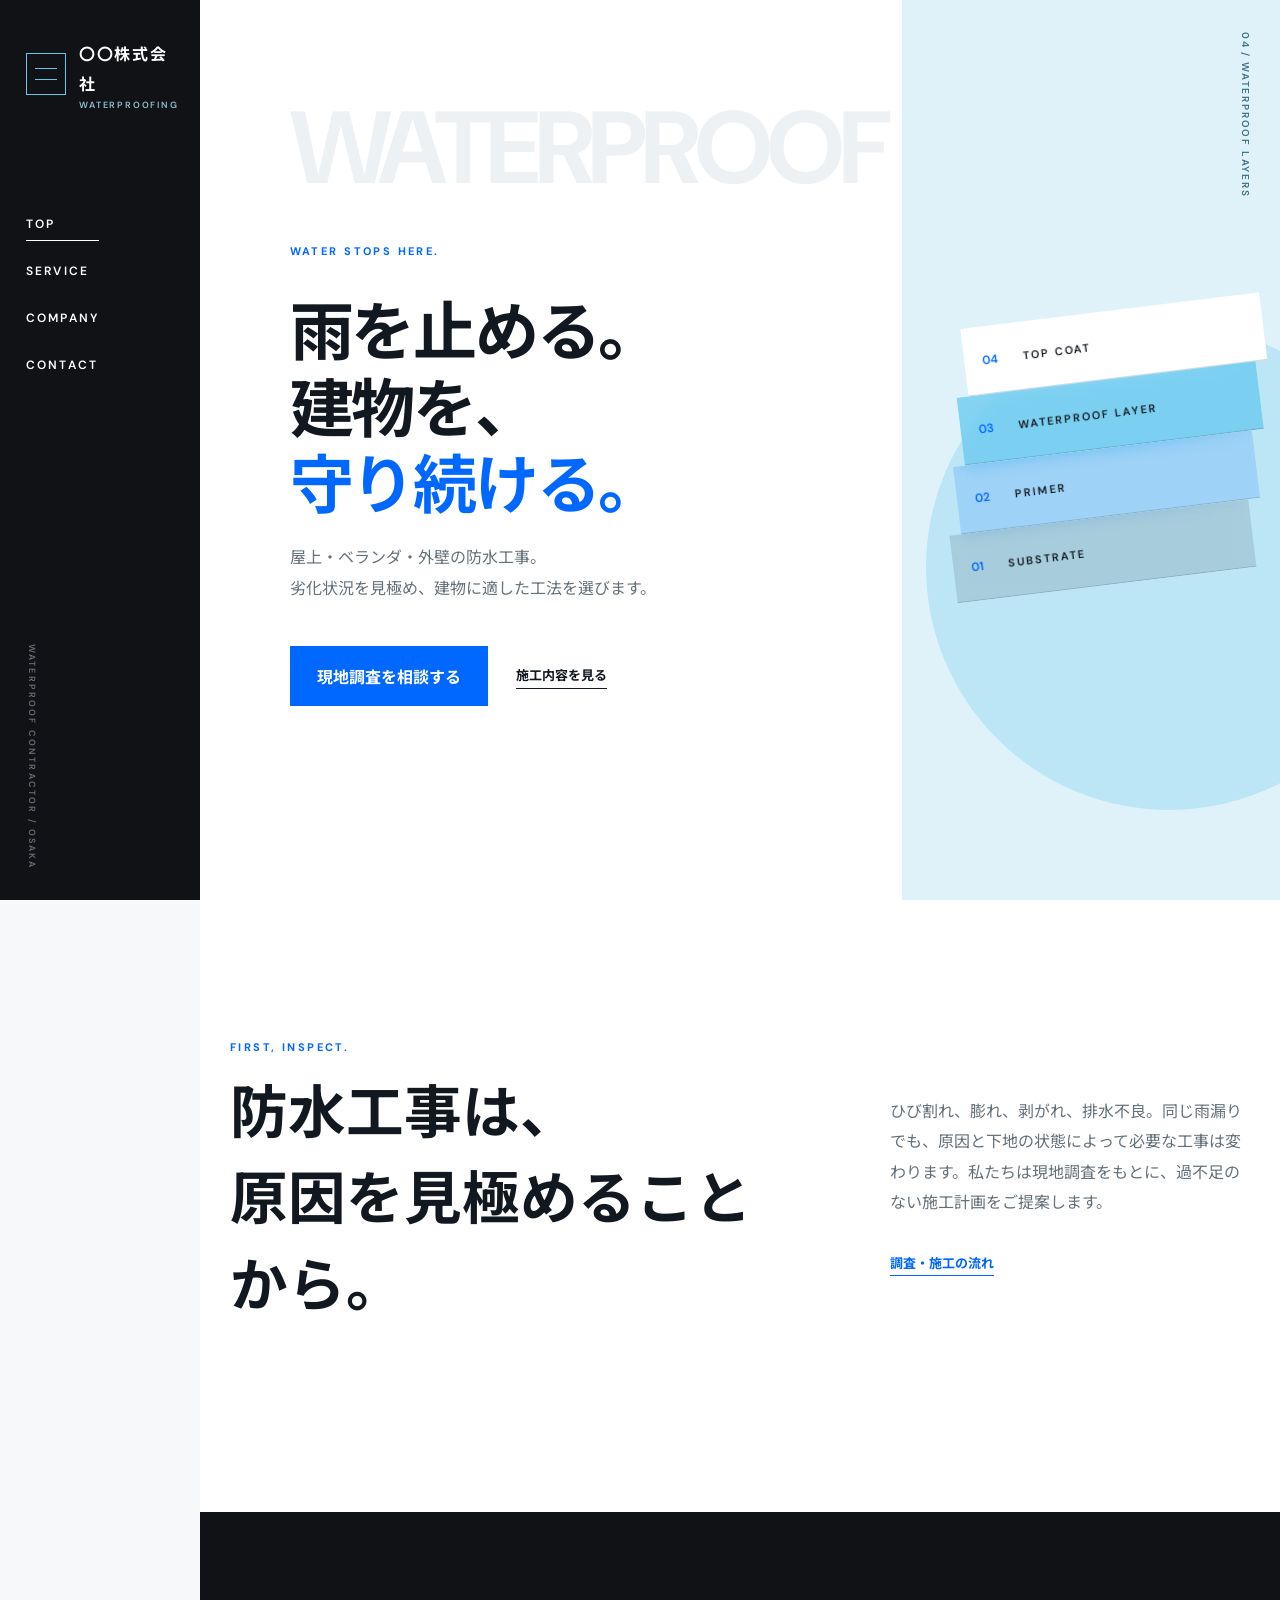
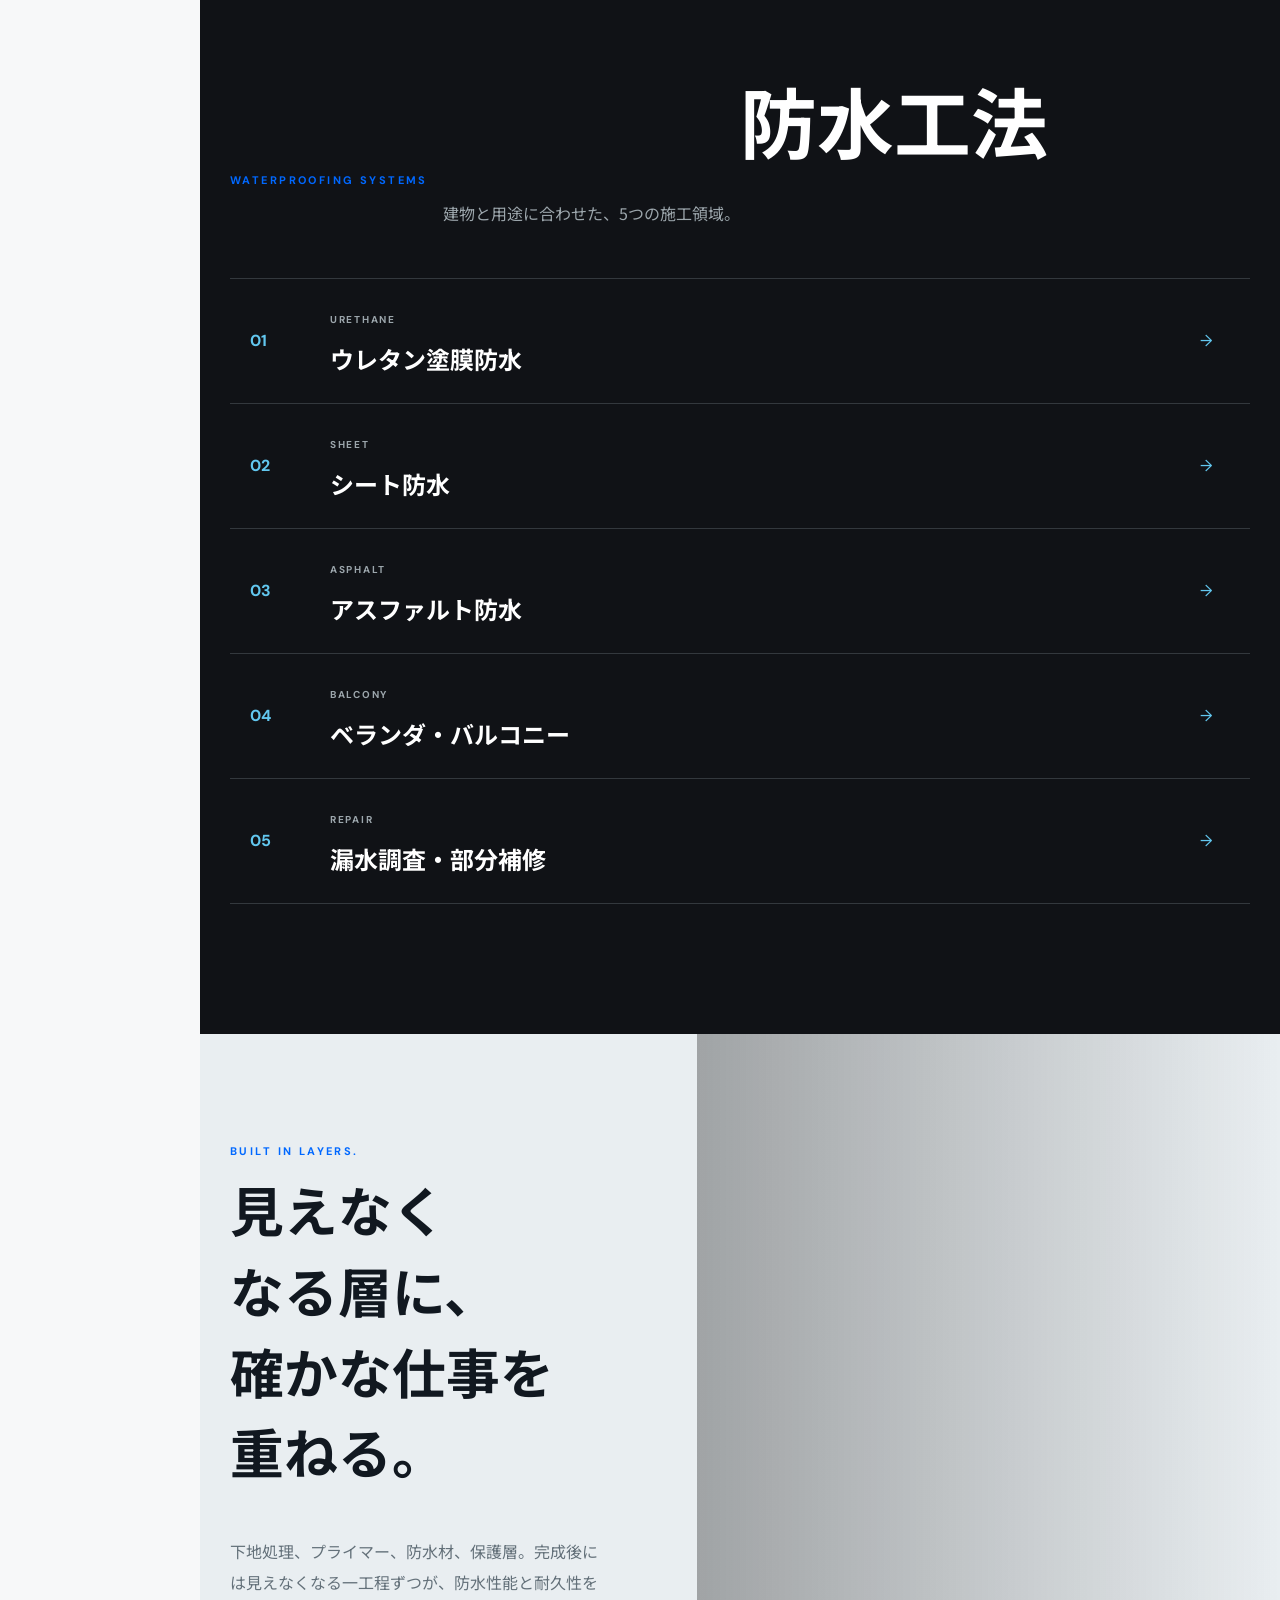
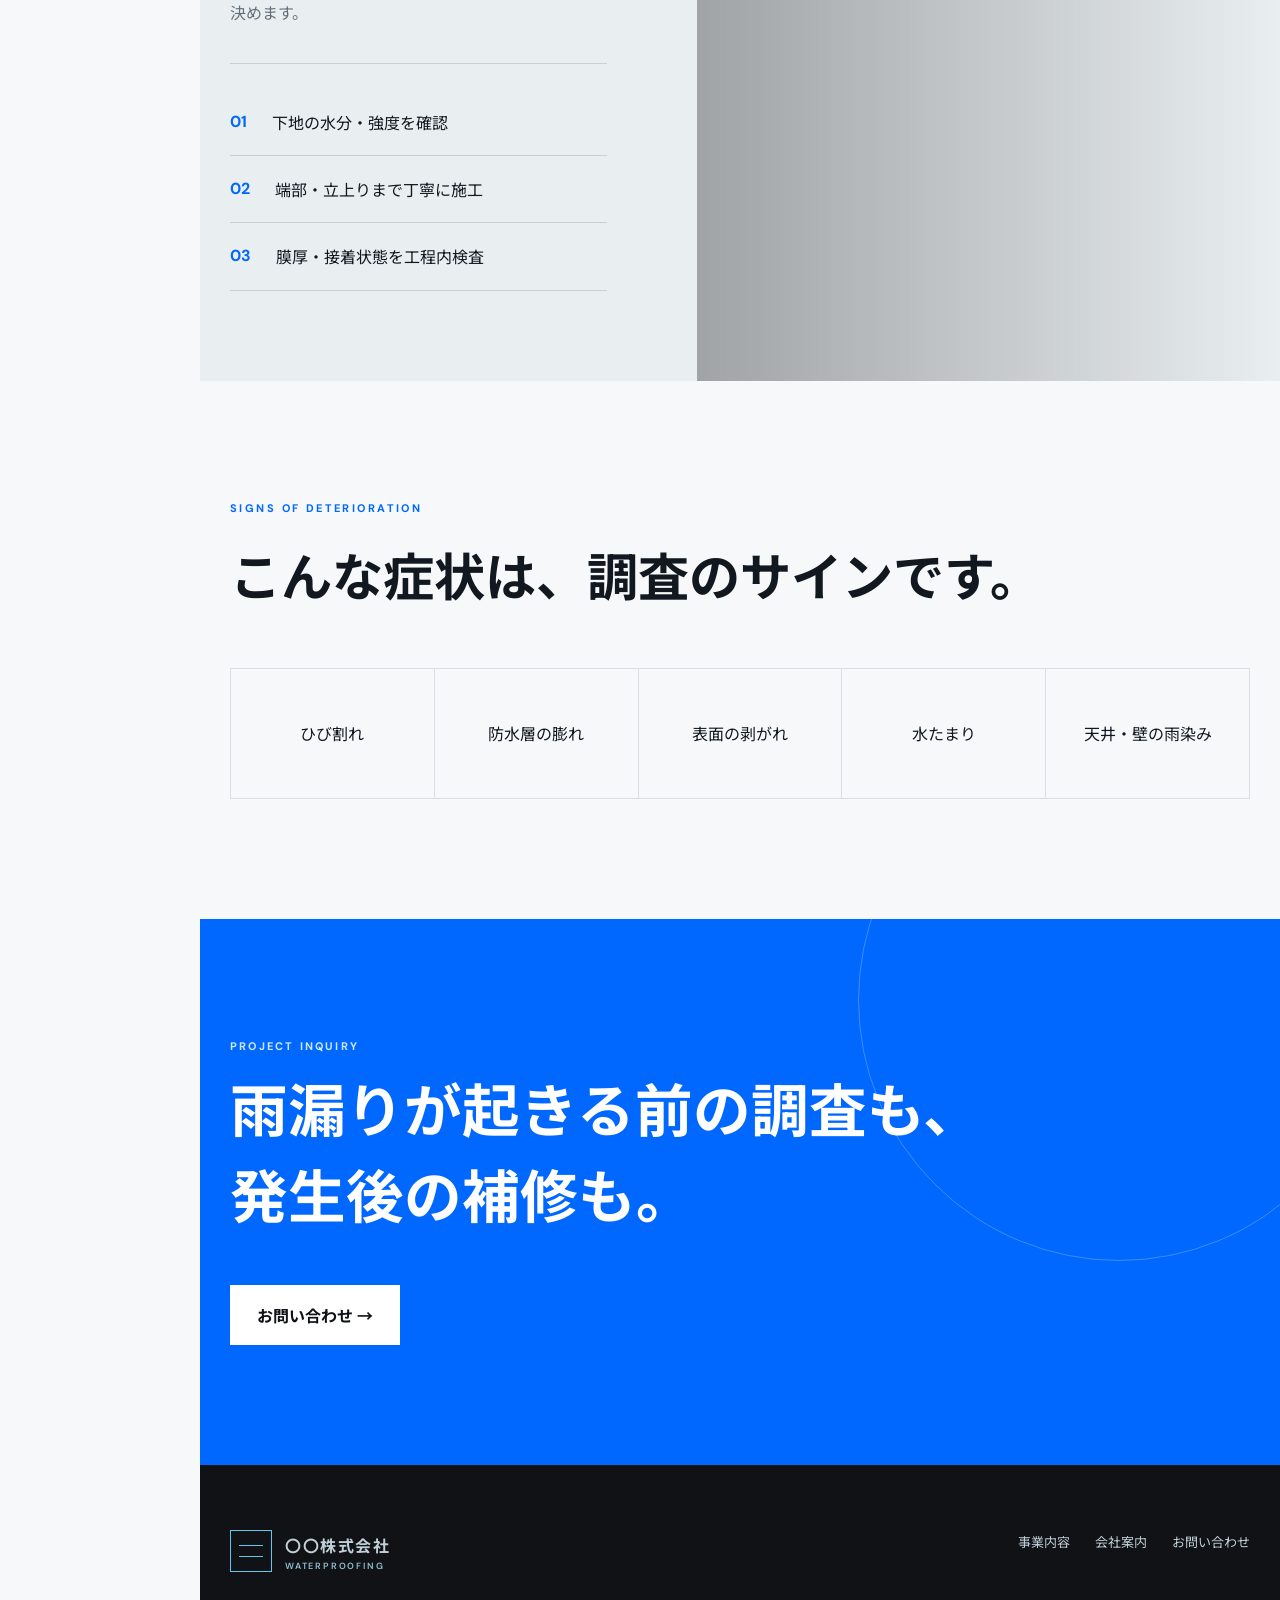
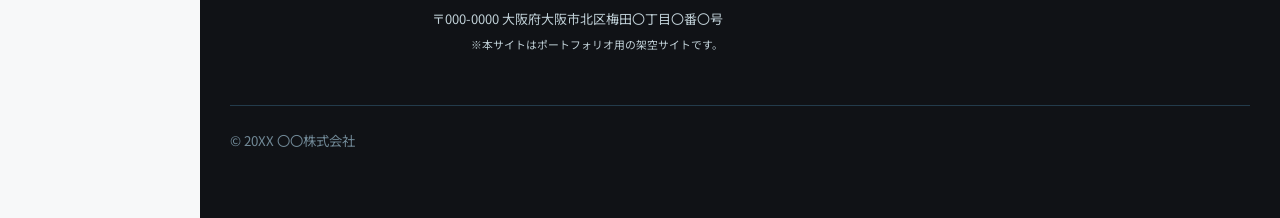
==== index.html @ 677d776e "スマホ改行調整のCSSを反映" ====
<!doctype html>
<html lang="ja">
<head>
<meta charset="UTF-8">
<meta name="viewport" content="width=device-width,initial-scale=1">
<meta name="description" content="屋上・バルコニー・外壁の防水工事。調査、施工、改修まで一貫対応します。">
<title>トップ | 〇〇株式会社</title>
<link rel="preconnect" href="https://fonts.googleapis.com">
<link rel="preconnect" href="https://fonts.gstatic.com" crossorigin>
<link href="https://fonts.googleapis.com/css2?family=DM+Sans:wght@400;500;600;700&family=Noto+Sans+JP:wght@400;500;600;700;800&display=swap" rel="stylesheet">
<link rel="stylesheet" href="editorial-modern.css?v=20260915-mobile1">
<link rel="icon" href="favicon.svg" type="image/svg+xml">
<script src="script.js" defer>
</script>
</head>
<body>
<div class="progress">
</div>
<header>
<a class="logo" href="index.html">
<i>
</i>
<span>〇〇株式会社<small>WATERPROOFING</small>
</span>
</a>
<button class="menu" aria-label="メニューを開く" aria-expanded="false">
<b>
</b>
<b>
</b>
</button>
<nav>
<a class="on" href="index.html">TOP</a>
<a href="services.html">SERVICE</a>
<a href="company.html">COMPANY</a>
<a href="contact.html">CONTACT</a>
</nav>
</header>
<main>
<section class="hero">
<div class="hero-photo" aria-label="防水層の構成イメージ">
<ol class="layer-stack"><li><b>04</b><span>TOP COAT</span></li><li><b>03</b><span>WATERPROOF LAYER</span></li><li><b>02</b><span>PRIMER</span></li><li><b>01</b><span>SUBSTRATE</span></li></ol>
</div>
<div class="hero-panel">
<p class="en">WATER STOPS HERE.</p>
<h1><span>雨を止める。</span><span>建物を、</span><em>守り続ける。</em>
</h1>
<p class="lead">屋上・ベランダ・外壁の防水工事。<br>劣化状況を見極め、建物に適した工法を選びます。</p>
<div>
<a class="button" href="contact.html">現地調査を相談する</a>
<a class="line-link" href="services.html">施工内容を見る</a>
</div>
</div>
</section>
<section class="diagnosis">
<div>
<p class="label">FIRST, INSPECT.</p>
<h2>防水工事は、<br>原因を見極めることから。</h2>
</div>
<div>
<p>ひび割れ、膨れ、剥がれ、排水不良。同じ雨漏りでも、原因と下地の状態によって必要な工事は変わります。私たちは現地調査をもとに、過不足のない施工計画をご提案します。</p>
<a class="line-link" href="services.html">調査・施工の流れ</a>
</div>
</section>
<section class="systems">
<div class="section-title">
<p class="label">WATERPROOFING SYSTEMS</p>
<h2>防水工法</h2>
<span>建物と用途に合わせた、5つの施工領域。</span>
</div>
<div class="system-list">
<a href="services.html#urethane">
<b>01</b>
<div>
<small>URETHANE</small>
<h3>ウレタン塗膜防水</h3>
</div>
<span>→</span>
</a>
<a href="services.html#sheet">
<b>02</b>
<div>
<small>SHEET</small>
<h3>シート防水</h3>
</div>
<span>→</span>
</a>
<a href="services.html#asphalt">
<b>03</b>
<div>
<small>ASPHALT</small>
<h3>アスファルト防水</h3>
</div>
<span>→</span>
</a>
<a href="services.html#balcony">
<b>04</b>
<div>
<small>BALCONY</small>
<h3>ベランダ・バルコニー</h3>
</div>
<span>→</span>
</a>
<a href="services.html#repair">
<b>05</b>
<div>
<small>REPAIR</small>
<h3>漏水調査・部分補修</h3>
</div>
<span>→</span>
</a>
</div>
</section>
<section class="precision">
<div class="precision-copy">
<p class="label">BUILT IN LAYERS.</p>
<h2>見えなくなる層に、<br>確かな仕事を重ねる。</h2>
<p>下地処理、プライマー、防水材、保護層。完成後には見えなくなる一工程ずつが、防水性能と耐久性を決めます。</p>
<ul>
<li>
<b>01</b>
<span>下地の水分・強度を確認</span>
</li>
<li>
<b>02</b>
<span>端部・立上りまで丁寧に施工</span>
</li>
<li>
<b>03</b>
<span>膜厚・接着状態を工程内検査</span>
</li>
</ul>
</div>
<div class="precision-photo" role="img" aria-label="防水材を施工する職人">
</div>
</section>
<section class="symptoms">
<p class="label">SIGNS OF DETERIORATION</p>
<h2>こんな症状は、調査のサインです。</h2>
<div>
<span>ひび割れ</span>
<span>防水層の膨れ</span>
<span>表面の剥がれ</span>
<span>水たまり</span>
<span>天井・壁の雨染み</span>
</div>
</section>
<section class="cta">
<p>PROJECT INQUIRY</p>
<h2>雨漏りが起きる前の調査も、<br>発生後の補修も。</h2>
<a class="button white" href="contact.html">お問い合わせ →</a>
</section>
</main>
<footer>
<a class="logo" href="index.html">
<i>
</i>
<span>〇〇株式会社<small>WATERPROOFING</small>
</span>
</a>
<div>
<a href="services.html">事業内容</a>
<a href="company.html">会社案内</a>
<a href="contact.html">お問い合わせ</a>
</div>
<p>〒000-0000 大阪府大阪市北区梅田〇丁目〇番〇号<br>
<small>※本サイトはポートフォリオ用の架空サイトです。</small>
</p>
<small>© 20XX 〇〇株式会社</small>
</footer>
</body>
</html>
---- editorial-modern.css ----
:root{--navy:#071b2d;--blue:#167bb0;--aqua:#5fb7d8;--ice:#eef5f7;--white:#fff;--ink:#14222b;--muted:#62717a;--line:#cad8de;--max:1280px}
*{box-sizing:border-box}
html{scroll-behavior:smooth}
body{margin:0;color:var(--ink);background:#fff;font:16px/1.9 "Noto Sans JP",sans-serif}
body.locked{overflow:hidden}
a{color:inherit;text-decoration:none}
h1,h2,h3,p{margin-top:0}
h1,h2,h3{text-wrap:balance;line-break:strict}
.progress{position:fixed;z-index:100;top:0;left:0;height:3px;background:var(--aqua)}
header{position:fixed;z-index:50;inset:0 auto 0 0;width:230px;height:100vh;padding:42px 30px 34px;display:flex;flex-direction:column;align-items:flex-start;color:#fff;background:#061522;border-right:1px solid #19394c;transition:.3s}
header:after{content:"WATERPROOF CONTRACTOR / OSAKA";margin-top:auto;color:#547486;font:600 9px "DM Sans";letter-spacing:.2em;writing-mode:vertical-rl}
header.solid{background:#061522;box-shadow:10px 0 35px rgba(0,0,0,.12)}
.logo{display:flex;align-items:center;gap:13px}
.logo>i{width:42px;height:42px;border:1px solid var(--aqua);position:relative}
.logo>i:before,.logo>i:after{content:"";position:absolute;left:8px;right:8px;height:1px;background:var(--aqua)}
.logo>i:before{top:14px}
.logo>i:after{top:25px}
.logo span{font-weight:700;letter-spacing:.1em}
.logo small{display:block;color:#91bfd0;font:600 9px "DM Sans";letter-spacing:.2em}
nav{display:flex;flex-direction:column;gap:28px;margin-top:90px}
nav a{font:600 11px "DM Sans";letter-spacing:.18em;position:relative}
nav a:after{content:"";position:absolute;left:0;right:100%;bottom:-9px;height:1px;background:var(--aqua);transition:.3s}
nav a:hover:after,nav a.on:after{right:0}
.menu{display:none}
main,body>footer{margin-left:230px}
.hero{min-height:760px;height:100svh;display:grid;grid-template-columns:52% 48%;position:relative;overflow:hidden;color:#fff;background:var(--navy)}
.hero-photo{padding:140px 6vw 75px;display:flex;flex-direction:column;justify-content:space-between;background:linear-gradient(145deg,#061522,#0b3048);position:relative;overflow:hidden}
.hero-photo:before{content:"";position:absolute;inset:0;background:repeating-linear-gradient(90deg,transparent 0,transparent calc(20% - 1px),rgba(95,183,216,.08) 20%)}
.layer-copy{position:relative;z-index:1}.layer-copy p{color:var(--aqua);font:700 11px "DM Sans";letter-spacing:.22em}.layer-copy h2{max-width:600px;color:#fff;font-size:clamp(2.2rem,3.5vw,4rem);line-height:1.5}.layer-stack{position:relative;z-index:1;list-style:none;padding:0;margin:0;width:min(610px,100%)}.layer-stack li{height:54px;padding:0 18px;display:flex;align-items:center;gap:25px;border-top:1px solid rgba(255,255,255,.35);color:#fff;background:rgba(255,255,255,.04);transform:translateX(calc(var(--n,0)*18px))}.layer-stack li:nth-child(1){--n:3;background:rgba(95,183,216,.34)}.layer-stack li:nth-child(2){--n:2;background:rgba(22,123,176,.28)}.layer-stack li:nth-child(3){--n:1}.layer-stack b{color:var(--aqua);font:600 12px "DM Sans"}.layer-stack span{font:600 11px "DM Sans";letter-spacing:.18em}
.hero-panel{min-width:0;padding:125px 3vw 75px 4.5vw;display:flex;flex-direction:column;justify-content:center;background:linear-gradient(145deg,#0a2740,#061827)}
.hero-panel:before{content:"";position:absolute;right:-12%;top:-20%;width:48vw;height:48vw;border:1px solid rgba(95,183,216,.16);border-radius:50%}
.en,.label{color:var(--blue);font:700 11px "DM Sans";letter-spacing:.22em}
.hero .en{color:var(--aqua)}
.hero h1{margin:20px 0 22px;font-size:clamp(2.75rem,3.55vw,3.75rem);line-height:1.32;position:relative}
.hero h1 span,.hero h1 em{display:block;width:max-content;max-width:none;white-space:nowrap!important}
.hero h1 em{font-style:normal;color:var(--aqua)}
.hero .lead{color:#b8cbd4;position:relative}
.hero-panel>div{display:flex;align-items:center;gap:28px;margin-top:28px;position:relative}
.button{min-height:58px;padding:15px 27px;display:inline-flex;align-items:center;justify-content:center;color:#fff;background:var(--blue);border:0;font-weight:700;cursor:pointer}
.line-link{font-size:13px;font-weight:700;border-bottom:1px solid currentColor}
.diagnosis{max-width:var(--max);margin:auto;padding:140px 30px;display:grid;grid-template-columns:1.2fr .8fr;gap:120px}
.diagnosis h2,.service-lead h2,.message h2,.contact-wrap h2{font-size:clamp(2.4rem,4.5vw,4.8rem);line-height:1.5}
.diagnosis>div:last-child{padding-top:55px;color:var(--muted)}
.diagnosis .line-link{display:inline-block;margin-top:18px;color:var(--blue)}
.systems{padding:130px max(30px,calc((100% - var(--max))/2));background:var(--ice)}
.section-title{display:grid;grid-template-columns:1fr 1fr;align-items:end;margin-bottom:50px}
.section-title h2{font-size:clamp(3rem,6vw,6rem);margin:5px 0}
.section-title span{color:var(--muted);text-align:right}
.system-list{border-top:1px solid #aebfc6}
.system-list a{min-height:125px;padding:20px;display:grid;grid-template-columns:80px 1fr 30px;align-items:center;border-bottom:1px solid #aebfc6;transition:.3s}
.system-list a:hover{padding-left:35px;color:#fff;background:var(--navy)}
.system-list b,.system-list a>span{color:var(--blue);font-family:"DM Sans"}
.system-list small{color:var(--blue);font:700 10px "DM Sans";letter-spacing:.17em}
.system-list h3{margin:5px 0 0;font-size:24px}
.precision{min-height:740px;display:grid;grid-template-columns:46% 54%;background:var(--navy);color:#fff}
.precision-copy{padding:110px 7vw 90px max(30px,calc((100vw - var(--max))/2))}
.precision-copy .label{color:var(--aqua)}
.precision-copy h2{font-size:clamp(2.3rem,4.2vw,4.5rem);line-height:1.5}
.precision-copy>p:not(.label){color:#aebfc7}
.precision-copy ul{list-style:none;padding:25px 0 0;margin:35px 0 0;border-top:1px solid #294357}
.precision-copy li{padding:18px 0;display:flex;gap:25px;border-bottom:1px solid #294357}
.precision-copy li b{color:var(--aqua);font-family:"DM Sans"}
.precision-photo{background:linear-gradient(90deg,rgba(7,27,45,.35),transparent),url("https://s3-ap-northeast-1.amazonaws.com/production-switch/uploads/portfolio_storage/file/388506/T66xtdMcOXSDNlxUqtaG6Q.png") center/cover}
.symptoms{padding:120px max(30px,calc((100% - var(--max))/2))}
.symptoms h2{font-size:clamp(2rem,4vw,4rem)}
.symptoms>div{display:grid;grid-template-columns:repeat(5,1fr);margin-top:45px;border-top:1px solid var(--line);border-left:1px solid var(--line)}
.symptoms span{min-height:130px;padding:20px;display:grid;place-items:center;text-align:center;border-right:1px solid var(--line);border-bottom:1px solid var(--line)}
.cta{padding:120px max(30px,calc((100% - var(--max))/2));color:#fff;background:linear-gradient(120deg,#0d4d70,#071b2d);position:relative;overflow:hidden}
.cta:after{content:"";position:absolute;right:-100px;top:-180px;width:520px;height:520px;border:1px solid rgba(255,255,255,.12);border-radius:50%}
.cta>p{color:var(--aqua);font:700 11px "DM Sans";letter-spacing:.2em}
.cta h2{font-size:clamp(2.3rem,4.5vw,4.8rem);line-height:1.5;position:relative}
.button.white{color:var(--navy);background:#fff;position:relative}
.page-hero{min-height:470px;padding:175px max(30px,calc((100% - var(--max))/2)) 75px;display:flex;flex-direction:column;justify-content:end;color:#fff;background:linear-gradient(130deg,#0c4160,#071b2d);position:relative;overflow:hidden}
.page-hero:after{content:"";position:absolute;right:6%;top:-50%;width:560px;height:560px;border:1px solid rgba(95,183,216,.2);border-radius:50%}
.page-hero p{color:var(--aqua);font:700 11px "DM Sans";letter-spacing:.22em}
.page-hero h1{font-size:clamp(3.7rem,8vw,7.6rem);line-height:1;margin:10px 0 28px;position:relative}
.page-hero span{color:#b8cbd4}
.service-lead{max-width:var(--max);margin:auto;padding:130px 30px 85px}
.service-cards{max-width:var(--max);margin:auto;padding:0 30px 140px;display:grid;grid-template-columns:1fr 1fr;gap:1px;background:var(--line)}
.service-cards article{padding:60px;background:#fff}
.service-cards article>b{float:right;color:#dce8ec;font:700 85px "DM Sans";line-height:.8}
.service-cards small{color:var(--blue);font:700 10px "DM Sans";letter-spacing:.16em}
.service-cards h2{clear:both;font-size:29px;margin:25px 0}
.service-cards p{color:var(--muted)}
.service-cards ul{padding-left:20px}
.flow{padding:120px max(30px,calc((100% - var(--max))/2));background:var(--ice)}
.flow h2,.profile>h2,.quality>h2{font-size:clamp(2.7rem,5vw,5.2rem)}
.flow ol{list-style:none;padding:0;margin:45px 0 0;display:grid;grid-template-columns:repeat(5,1fr)}
.flow li{padding:25px 18px;border-left:1px solid #b8c9cf}
.flow li b{display:block;color:var(--blue);font:600 28px "DM Sans"}
.flow li span{font-size:14px}
.message{max-width:var(--max);margin:auto;padding:140px 30px;display:grid;grid-template-columns:1fr 1fr;gap:100px}
.message>div:last-child p{color:var(--muted)}
.message>div:last-child b{display:block;margin-top:35px;text-align:right}
.profile{padding:120px max(30px,calc((100% - var(--max))/2));background:var(--ice)}
.profile dl{margin:45px 0 0}
.profile dl div{padding:23px 8px;display:grid;grid-template-columns:230px 1fr;border-top:1px solid #b8c9cf}
.profile dl div:last-child{border-bottom:1px solid #b8c9cf}
.profile dt{font-weight:700}
.profile dd{margin:0;color:var(--muted)}
.quality{padding:120px max(30px,calc((100% - var(--max))/2))}
.quality>div{display:grid;grid-template-columns:repeat(3,1fr);gap:1px;margin-top:45px;background:var(--line)}
.quality article{padding:45px;background:#fff}
.quality article b{color:var(--blue);font:600 26px "DM Sans"}
.quality article h3{font-size:22px}
.quality article p{color:var(--muted)}
.contact-wrap{max-width:var(--max);margin:auto;padding:130px 30px;display:grid;grid-template-columns:.85fr 1.15fr;gap:100px}
.contact-wrap>div>p:not(.label){color:var(--muted)}
.contact-wrap ul{list-style:none;padding:20px 0 0}
.contact-wrap li{padding:10px 0;border-bottom:1px solid var(--line)}
form{padding:50px;background:var(--ice)}
form label{display:block;margin-bottom:24px;font-weight:700}
form label>span{float:right;color:var(--blue);font-size:12px}
input,select,textarea{width:100%;margin-top:8px;padding:15px;border:1px solid #b8c9cf;border-radius:0;background:#fff;font:inherit}
textarea{resize:vertical}
.check{display:flex;align-items:center;gap:10px}
.check input{width:auto;margin:0}
.check i{font-style:normal;font-weight:500;font-size:14px}
.note,.success{margin:18px 0 0;color:var(--muted);font-size:13px}
.success{padding:14px;background:#fff;border-left:3px solid var(--blue)}
footer{padding:65px max(30px,calc((100% - var(--max))/2));display:grid;grid-template-columns:1fr 1fr;gap:35px;color:#c0d0d7;background:#061522}
footer>div{display:flex;justify-content:end;gap:25px;font-size:13px}
footer>p{text-align:right;font-size:13px}
footer>small{grid-column:1/-1;padding-top:22px;border-top:1px solid #233b4b;color:#718997}
.reveal{opacity:0;transform:translateY(28px);transition:.75s}
.reveal.visible{opacity:1;transform:none}

@media(max-width:900px){header{inset:0 0 auto;width:auto;height:72px;padding:0 20px;display:flex;flex-direction:row;align-items:center;justify-content:space-between;background:rgba(7,27,45,.97);border-right:0;border-bottom:1px solid #19394c}
header:after{display:none}
header.solid{height:72px;box-shadow:0 8px 35px rgba(0,0,0,.12)}
main,body>footer{margin-left:0}
.menu{display:grid;width:44px;height:44px;place-content:center;gap:7px;border:0;background:none}
.menu b{display:block;width:24px;height:1px;background:#fff}
nav{position:fixed;inset:72px 0 0;margin:0;padding:55px 30px;display:flex;flex-direction:column;align-items:flex-start;background:rgba(7,27,45,.99);transform:translateX(100%);transition:.3s}
nav.open{transform:none}
nav a{font-size:20px}
.hero{height:auto;grid-template-columns:1fr}
.hero-photo{min-height:520px;padding:110px 35px 55px}
.hero-panel{min-height:640px;padding:100px 35px}
.diagnosis,.message,.contact-wrap{grid-template-columns:1fr;gap:45px}
.diagnosis,.message,.contact-wrap{padding-top:90px;padding-bottom:90px}
.diagnosis>div:last-child{padding-top:0}
.precision{grid-template-columns:1fr}
.precision-copy{padding:90px 35px}
.precision-photo{min-height:480px}
.symptoms>div{grid-template-columns:1fr 1fr}
.service-cards{grid-template-columns:1fr}
.flow ol{grid-template-columns:1fr 1fr}
.profile dl div{grid-template-columns:180px 1fr}
}

@media(max-width:600px){.logo>i{width:37px;height:37px}
.logo span{font-size:13px}
.hero-photo{min-height:430px}
.hero-panel{min-height:610px;padding:85px 25px}
.hero h1{font-size:clamp(2.75rem,12vw,3.55rem)}
.hero h1 span,.hero h1 em{width:auto;white-space:normal!important}
.hero-panel>div{align-items:flex-start;flex-direction:column}
.diagnosis h2,.service-lead h2,.message h2,.contact-wrap h2{font-size:2.4rem}
.section-title{grid-template-columns:1fr}
.section-title span{text-align:left}
.system-list a{grid-template-columns:45px 1fr 20px;padding:16px 4px}
.system-list h3{font-size:19px}
.precision-copy{padding:80px 25px}
.precision-copy h2{font-size:2.4rem}
.symptoms{padding-top:85px;padding-bottom:85px}
.symptoms>div{grid-template-columns:1fr}
.symptoms span{min-height:80px}
.page-hero{min-height:410px;padding-top:140px}
.page-hero h1{font-size:3.7rem}
.service-lead{padding-top:90px}
.service-cards{padding:0 15px 90px}
.service-cards article{padding:42px 25px}
.service-cards article>b{font-size:62px}
.flow ol{grid-template-columns:1fr}
.profile dl div{grid-template-columns:1fr;gap:7px}
.profile dd{font-size:14px}
.quality>div{grid-template-columns:1fr}
.contact-wrap{padding-left:18px;padding-right:18px}
form{padding:35px 20px}
footer{grid-template-columns:1fr}
footer>div{justify-content:flex-start;flex-wrap:wrap}
footer>p{text-align:left}
footer>small{grid-column:auto}
}

@media(prefers-reduced-motion:reduce){*{scroll-behavior:auto!important;transition:none!important}
.reveal{opacity:1;transform:none}
}

/* Single-focus hero: visual diagram left, message right */
.hero-photo{padding:110px 6vw 80px;align-items:center;justify-content:center}
.hero-photo .layer-stack{width:min(650px,88%)}
@media(max-width:900px){.hero-photo{padding:90px 35px 55px}}

/* Editorial modern direction */
:root{--navy:#101216;--blue:#0068ff;--aqua:#62c7ef;--ice:#f2f5f7;--ink:#111820;--muted:#64717a;--line:#d7dfe4}
body{background:#f7f8f9}
header{width:200px;padding:38px 26px 30px;background:#101216;border-right:0}
header.solid{background:#101216}
header:after{color:#666e75;letter-spacing:.24em}
nav{margin-top:105px;gap:31px}
nav a{font-size:12px}
nav a:after{background:#fff}
main,body>footer{margin-left:200px}
.hero{grid-template-columns:minmax(560px,1.3fr) minmax(360px,.7fr);grid-template-areas:"copy art";color:var(--ink);background:#fff}
.hero-panel{grid-area:copy;padding:125px 7vw 75px;background:#fff;position:relative;overflow:hidden}
.hero-panel:before{content:"WATERPROOF";right:auto;left:7vw;top:9%;width:auto;height:auto;border:0;border-radius:0;color:#eef1f3;font:700 clamp(4rem,8vw,9rem) "DM Sans";letter-spacing:-.06em;white-space:nowrap}
.hero .en{color:var(--blue)}
.hero h1{color:var(--ink);font-size:clamp(3.5rem,5vw,5.8rem);line-height:1.2;letter-spacing:-.035em}
.hero h1 em{color:var(--blue)}
.hero .lead{color:var(--muted)}
.hero .line-link{color:var(--ink)}
.hero-photo{grid-area:art;padding:0 3vw;background:#dff2fa;align-items:center;position:relative}
.hero-photo:before{content:"";position:absolute;inset:auto -35% 10% auto;width:38vw;height:38vw;border-radius:50%;background:#bce6f6}
.hero-photo:after{content:"04 / WATERPROOF LAYERS";position:absolute;right:28px;top:32px;color:#3f7185;font:600 10px "DM Sans";letter-spacing:.18em;writing-mode:vertical-rl}
.hero-photo .layer-stack{width:100%;transform:rotate(-7deg)}
.layer-stack li{height:68px;border:0;border-bottom:1px solid rgba(17,24,32,.17);color:var(--ink);background:rgba(255,255,255,.3)!important;backdrop-filter:blur(8px);transform:translateX(calc(var(--n,0)*12px))}
.layer-stack li:nth-child(1){background:#fff!important}.layer-stack li:nth-child(2){background:rgba(98,199,239,.72)!important}.layer-stack li:nth-child(3){background:rgba(0,104,255,.16)!important}.layer-stack li:nth-child(4){background:rgba(17,24,32,.12)!important}
.layer-stack b{color:var(--blue)}
.diagnosis{background:#fff}
.systems{color:#fff;background:#101216}
.systems .section-title span,.systems .system-list small{color:#9ca6ac}
.systems .system-list{border-color:#33383d}
.systems .system-list a{border-color:#33383d}
.systems .system-list a:hover{color:#101216;background:#fff}
.systems .system-list b,.systems .system-list a>span{color:var(--aqua)}
.precision{color:var(--ink);background:#e9eef1}
.precision-copy .label,.precision-copy li b{color:var(--blue)}
.precision-copy>p:not(.label){color:var(--muted)}
.precision-copy ul,.precision-copy li{border-color:#c7d1d7}
.precision-photo{filter:grayscale(1);background-blend-mode:screen}
.cta{background:var(--blue)}
.cta>p{color:#cce9ff}
.cta:after{border-color:rgba(255,255,255,.24)}
.page-hero{color:var(--ink);background:#fff;border-bottom:1px solid var(--line)}
.page-hero p{color:var(--blue)}
.page-hero span{color:var(--muted)}
.page-hero:after{border-color:#bde6f5;background:#eaf7fc}
.service-cards article,.quality article{background:#fff}
.flow,.profile,form{background:#eef3f5}
footer{background:#101216}
@media(max-width:900px){header{width:auto;padding:0 20px;background:#101216}header.solid{background:#101216}main,body>footer{margin-left:0}.hero{grid-template-columns:1fr;grid-template-areas:"copy" "art"}.hero-panel{padding:120px 35px 90px}.hero-panel:before{left:35px;top:7%;font-size:5rem}.hero-photo{padding:70px 40px}.hero-photo:before{width:70vw;height:70vw}.hero-photo:after{right:15px}.hero-photo .layer-stack{transform:rotate(-4deg)}}
@media(max-width:600px){.hero-panel{padding:110px 25px 80px}.hero-panel:before{left:25px;font-size:3.8rem}.hero h1{font-size:3.2rem}.hero-photo{padding:65px 25px}.layer-stack li{height:58px}}

/* Mobile Japanese line-break refinement 2026-09-15 */
@media(max-width:600px){
  h1,h2,h3{text-wrap:balance;line-break:strict;overflow-wrap:normal}
  p,li,dd{line-break:strict;overflow-wrap:anywhere}
  p br{display:none}
  h1 br,h2 br,h3 br{display:block}
  .hero h1{font-size:clamp(2.65rem,12vw,3.25rem);line-height:1.27}
  .hero h1 span,.hero h1 em{width:auto;white-space:normal!important}
  .diagnosis h2,.service-lead h2,.message h2,.contact-wrap h2{font-size:clamp(2rem,9.5vw,2.55rem);line-height:1.5}
  .page-hero h1{font-size:clamp(2.65rem,12vw,3.35rem)}
}
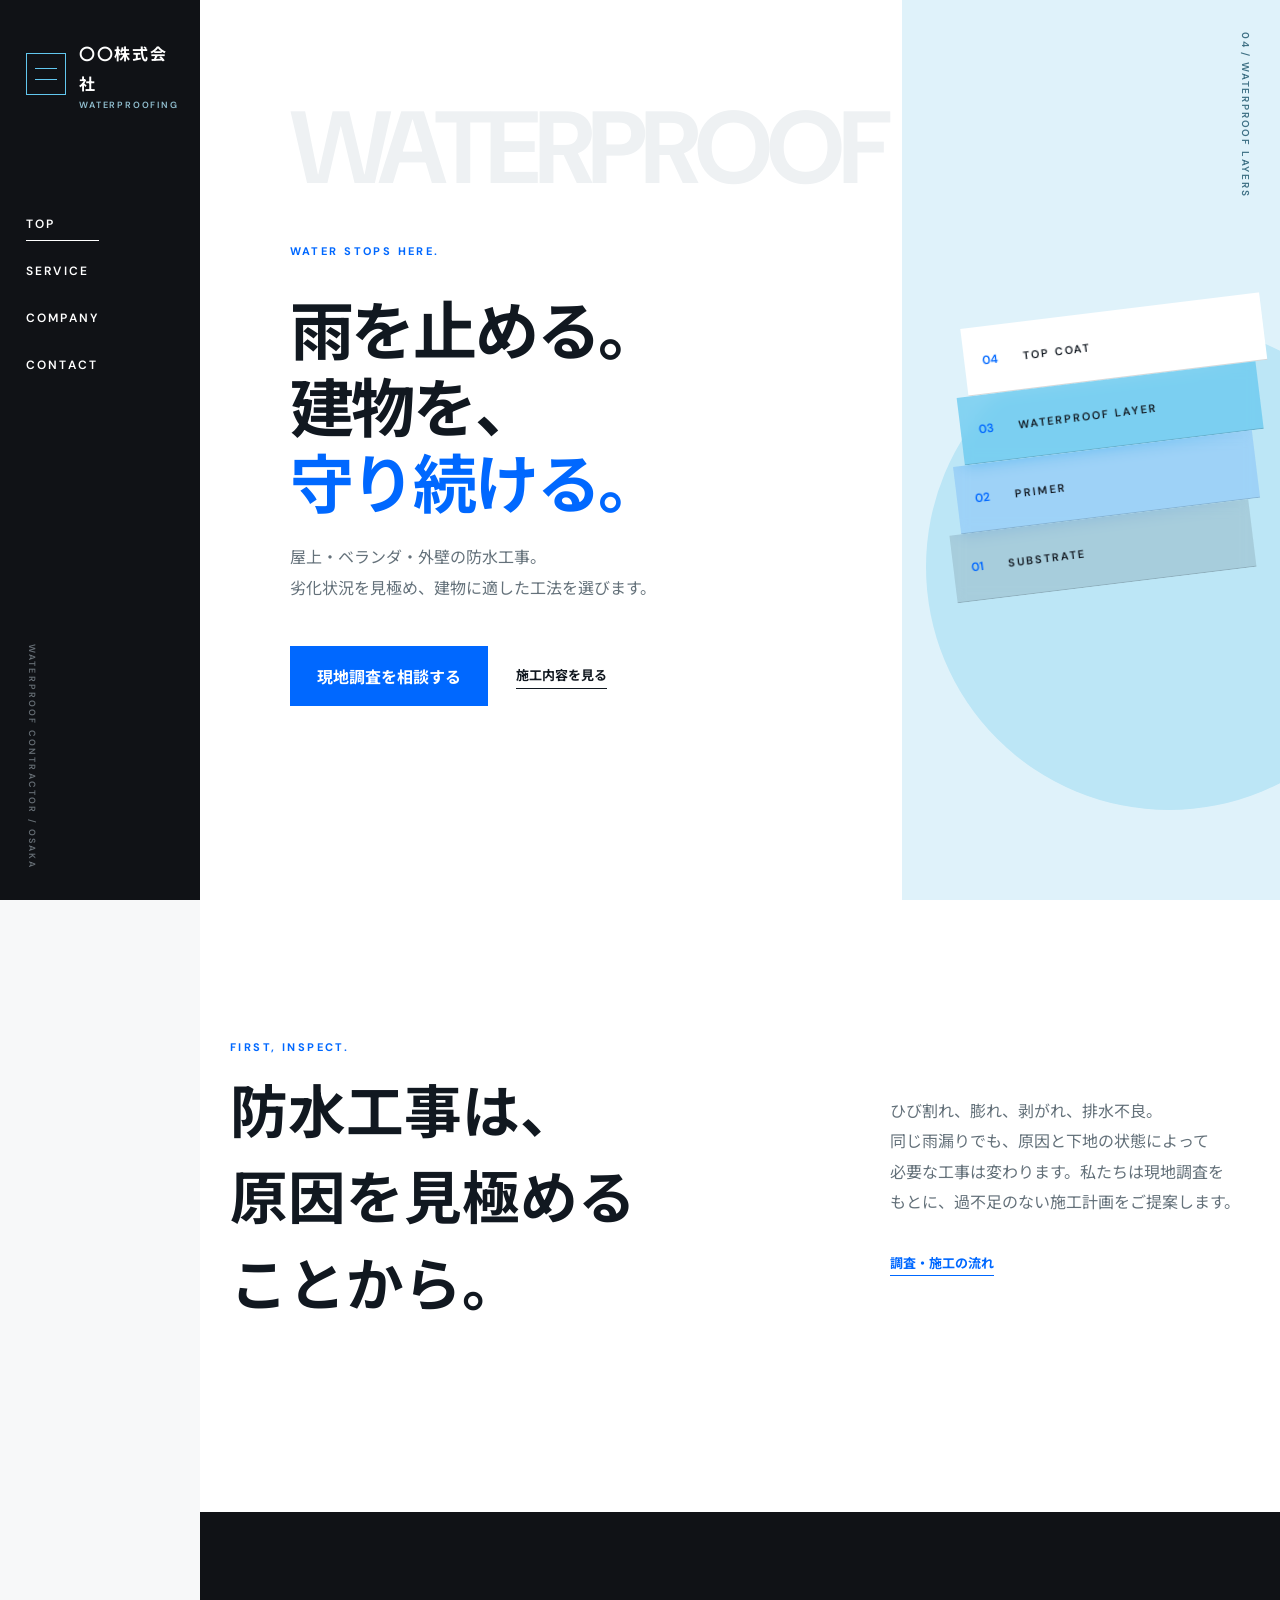
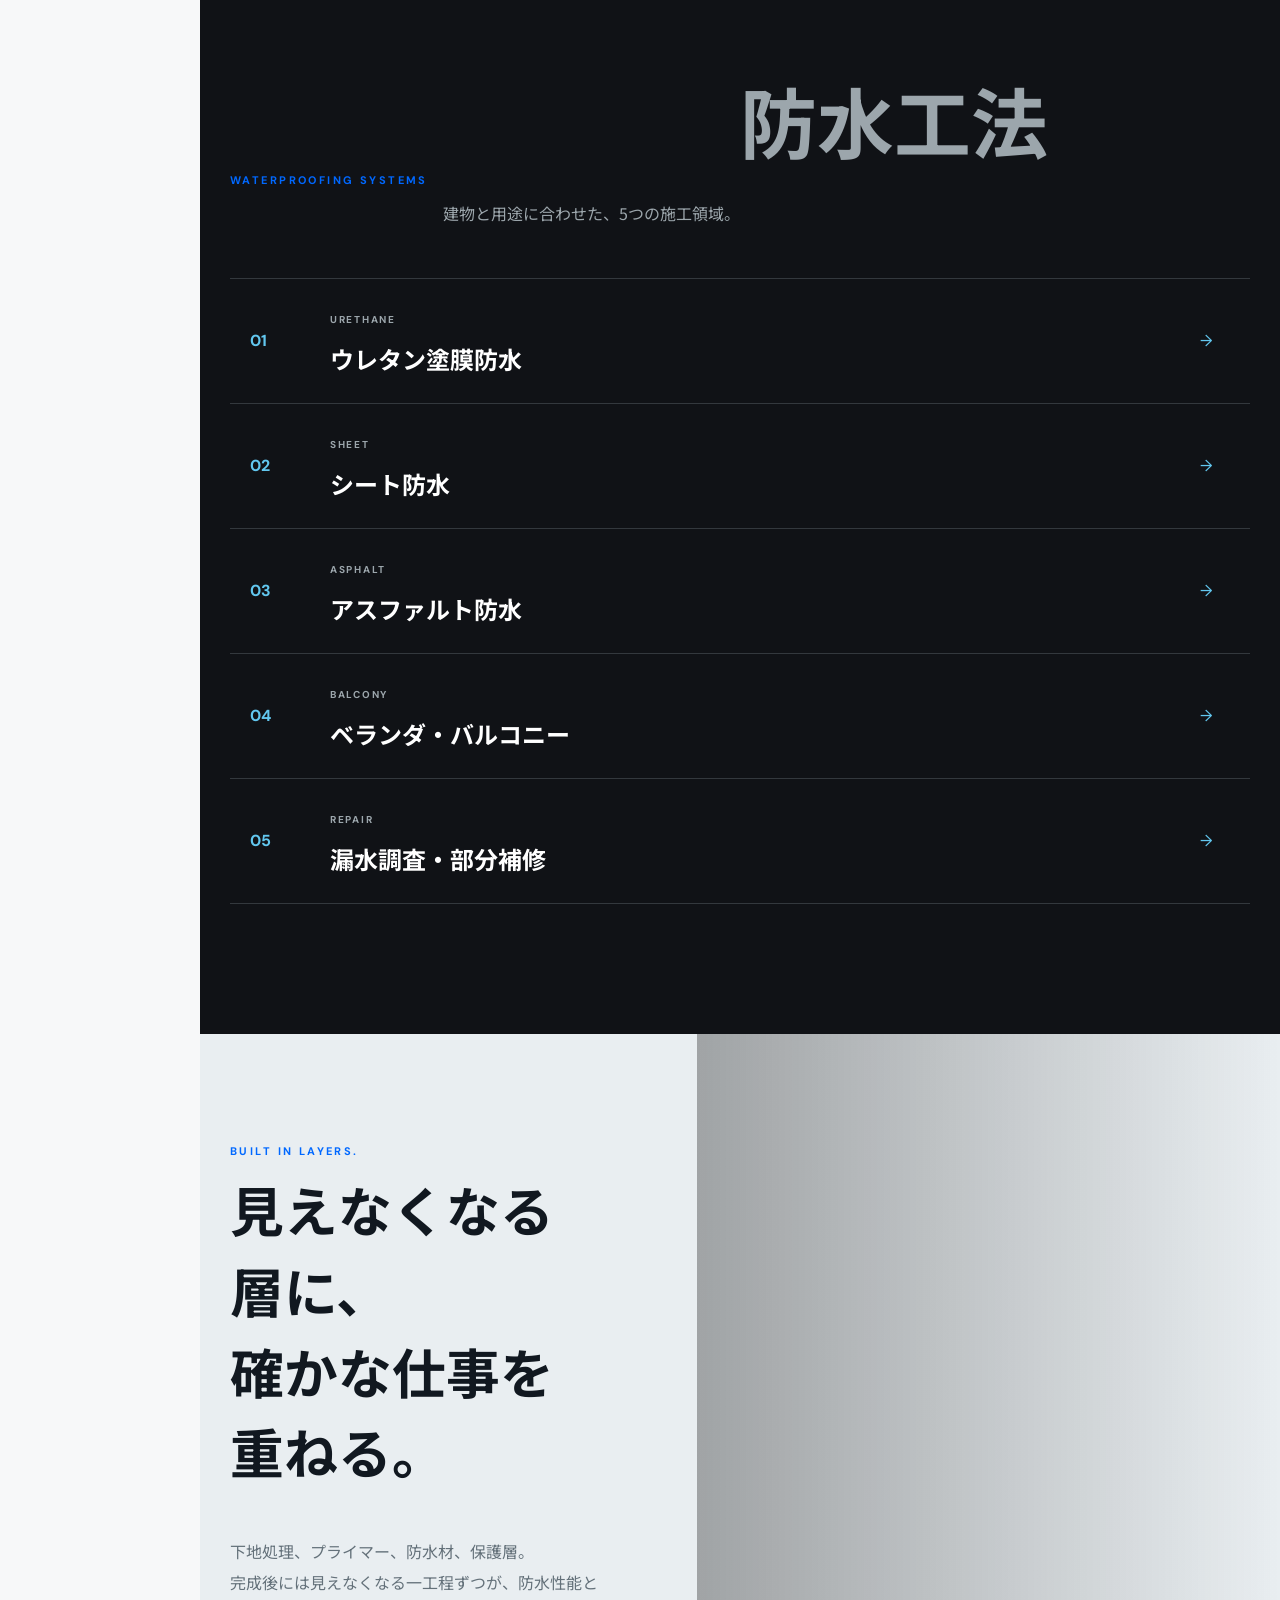
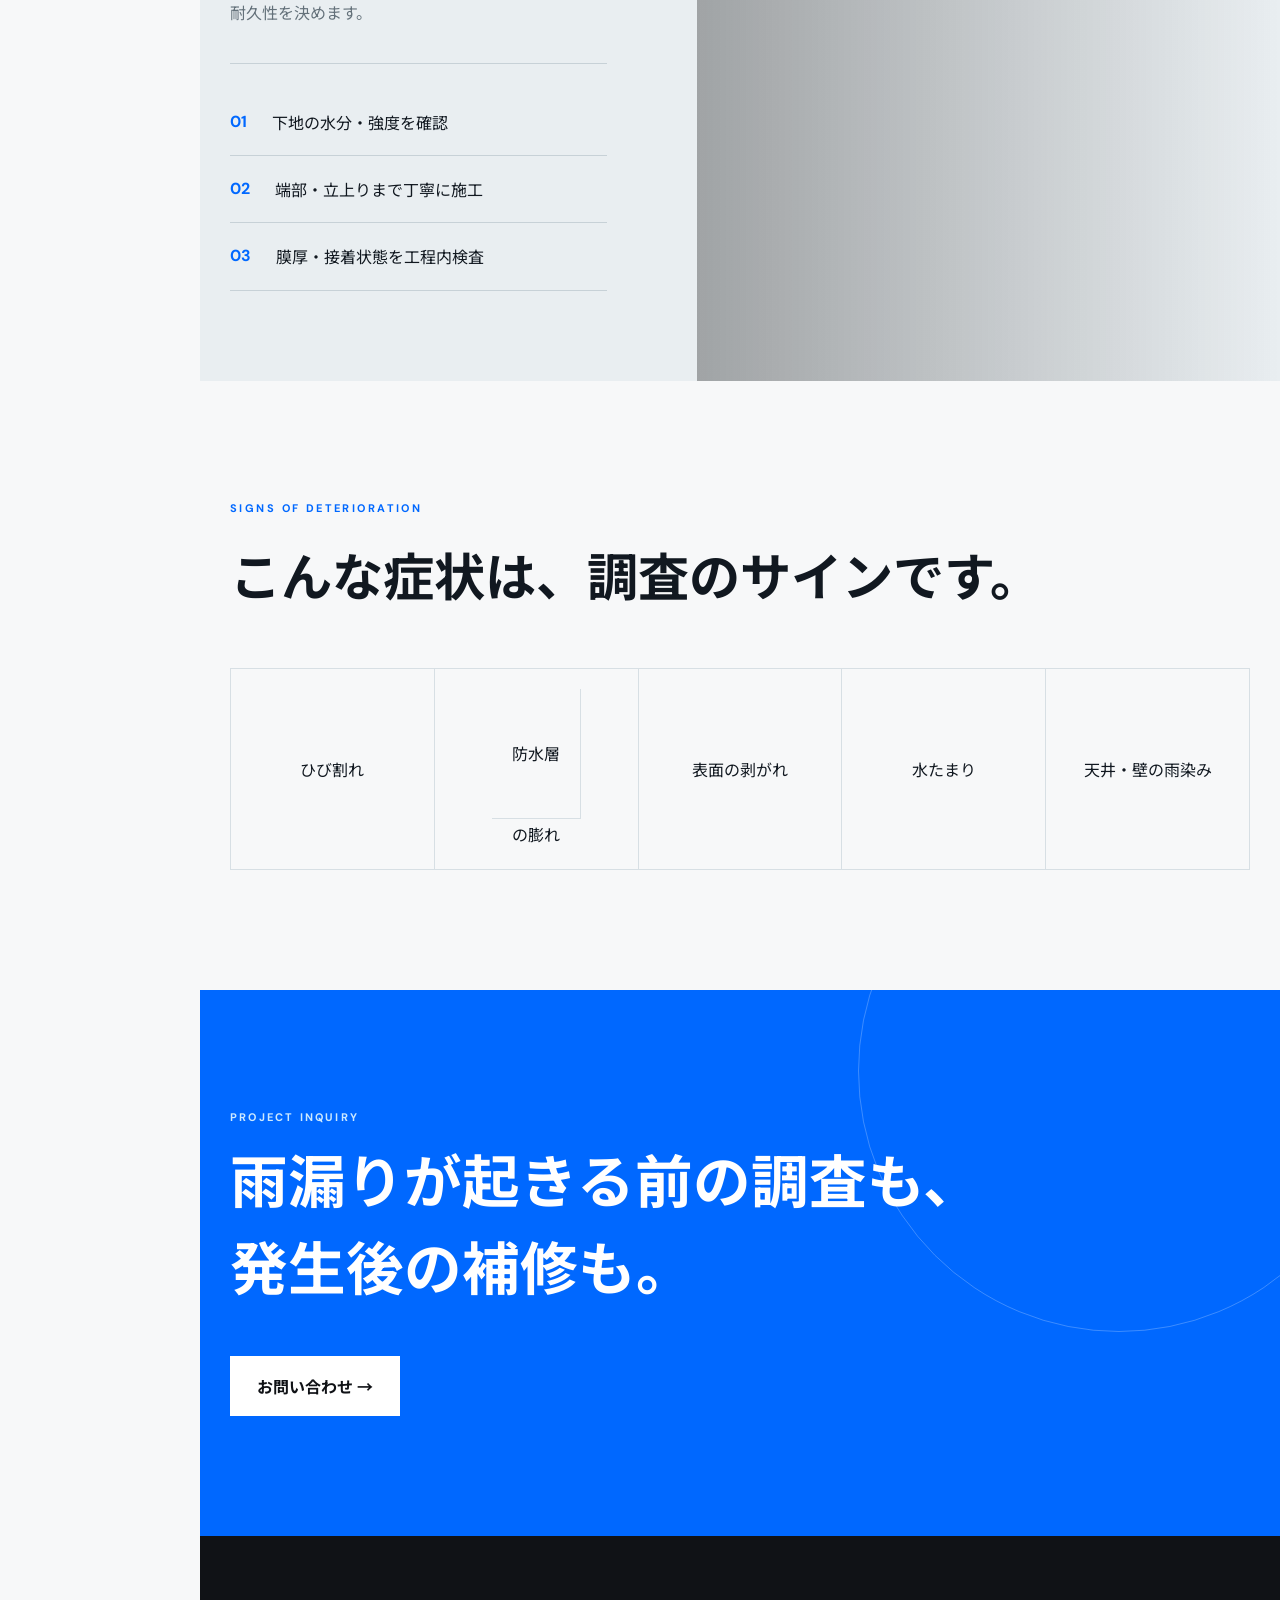
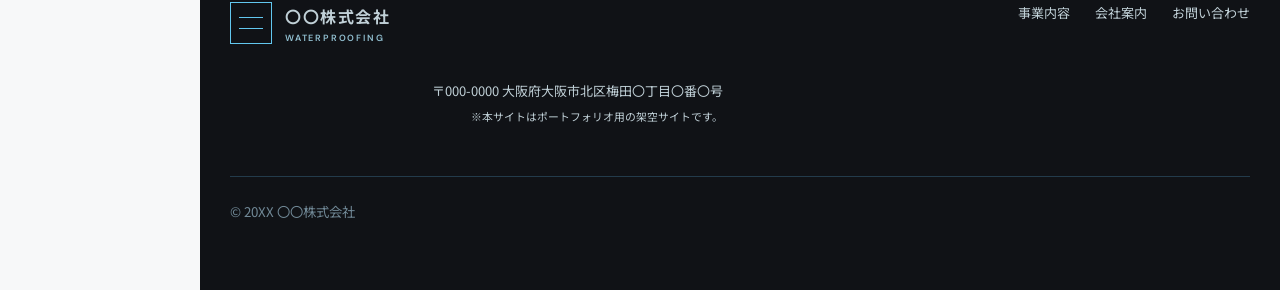
==== commit 435535cf: "Refresh Japanese line-breaking styles" ====
--- a/index.html
+++ b/index.html
@@ -8,7 +8,7 @@
 <link rel="preconnect" href="https://fonts.googleapis.com">
 <link rel="preconnect" href="https://fonts.gstatic.com" crossorigin>
 <link href="https://fonts.googleapis.com/css2?family=DM+Sans:wght@400;500;600;700&family=Noto+Sans+JP:wght@400;500;600;700;800&display=swap" rel="stylesheet">
-<link rel="stylesheet" href="editorial-modern.css?v=20260915-mobile1">
+<link rel="stylesheet" href="editorial-modern.css?v=jpbreak1">
 <link rel="icon" href="favicon.svg" type="image/svg+xml">
 <script src="script.js" defer>
 </script>
--- a/editorial-modern.css
+++ b/editorial-modern.css
@@ -149,6 +149,9 @@
 .profile dl div{grid-template-columns:180px 1fr}
 }
 
+/* Meaning-based mobile line breaks */
+@media(max-width:600px){.sp-line{display:block!important}p br{display:block!important}}
+
 @media(max-width:600px){.logo>i{width:37px;height:37px}
 .logo span{font-size:13px}
 .hero-photo{min-height:430px}
@@ -254,3 +257,14 @@
   .diagnosis h2,.service-lead h2,.message h2,.contact-wrap h2{font-size:clamp(2rem,9.5vw,2.55rem);line-height:1.5}
   .page-hero h1{font-size:clamp(2.65rem,12vw,3.35rem)}
 }
+
+@media(max-width:600px){.sp-line{display:block!important}p br{display:block!important}}
+/* Mobile rule: keep industry terms and compound nouns on one line. */
+@media(max-width:600px){.term-keep{display:inline-block;white-space:nowrap;max-width:100%}}
+
+
+/* Shared Japanese line-breaking rules: preserve phrases without wasting width. */
+html{line-break:strict}
+h1,h2,h3,.lead,.catch,.copy{text-wrap:balance;overflow-wrap:normal;word-break:normal}
+p,li,dt,dd,figcaption{text-wrap:pretty;overflow-wrap:break-word;word-break:normal}
+@supports (word-break:auto-phrase){h1,h2,h3,.lead,.catch,.copy,p,li,dt,dd,figcaption{word-break:auto-phrase}}
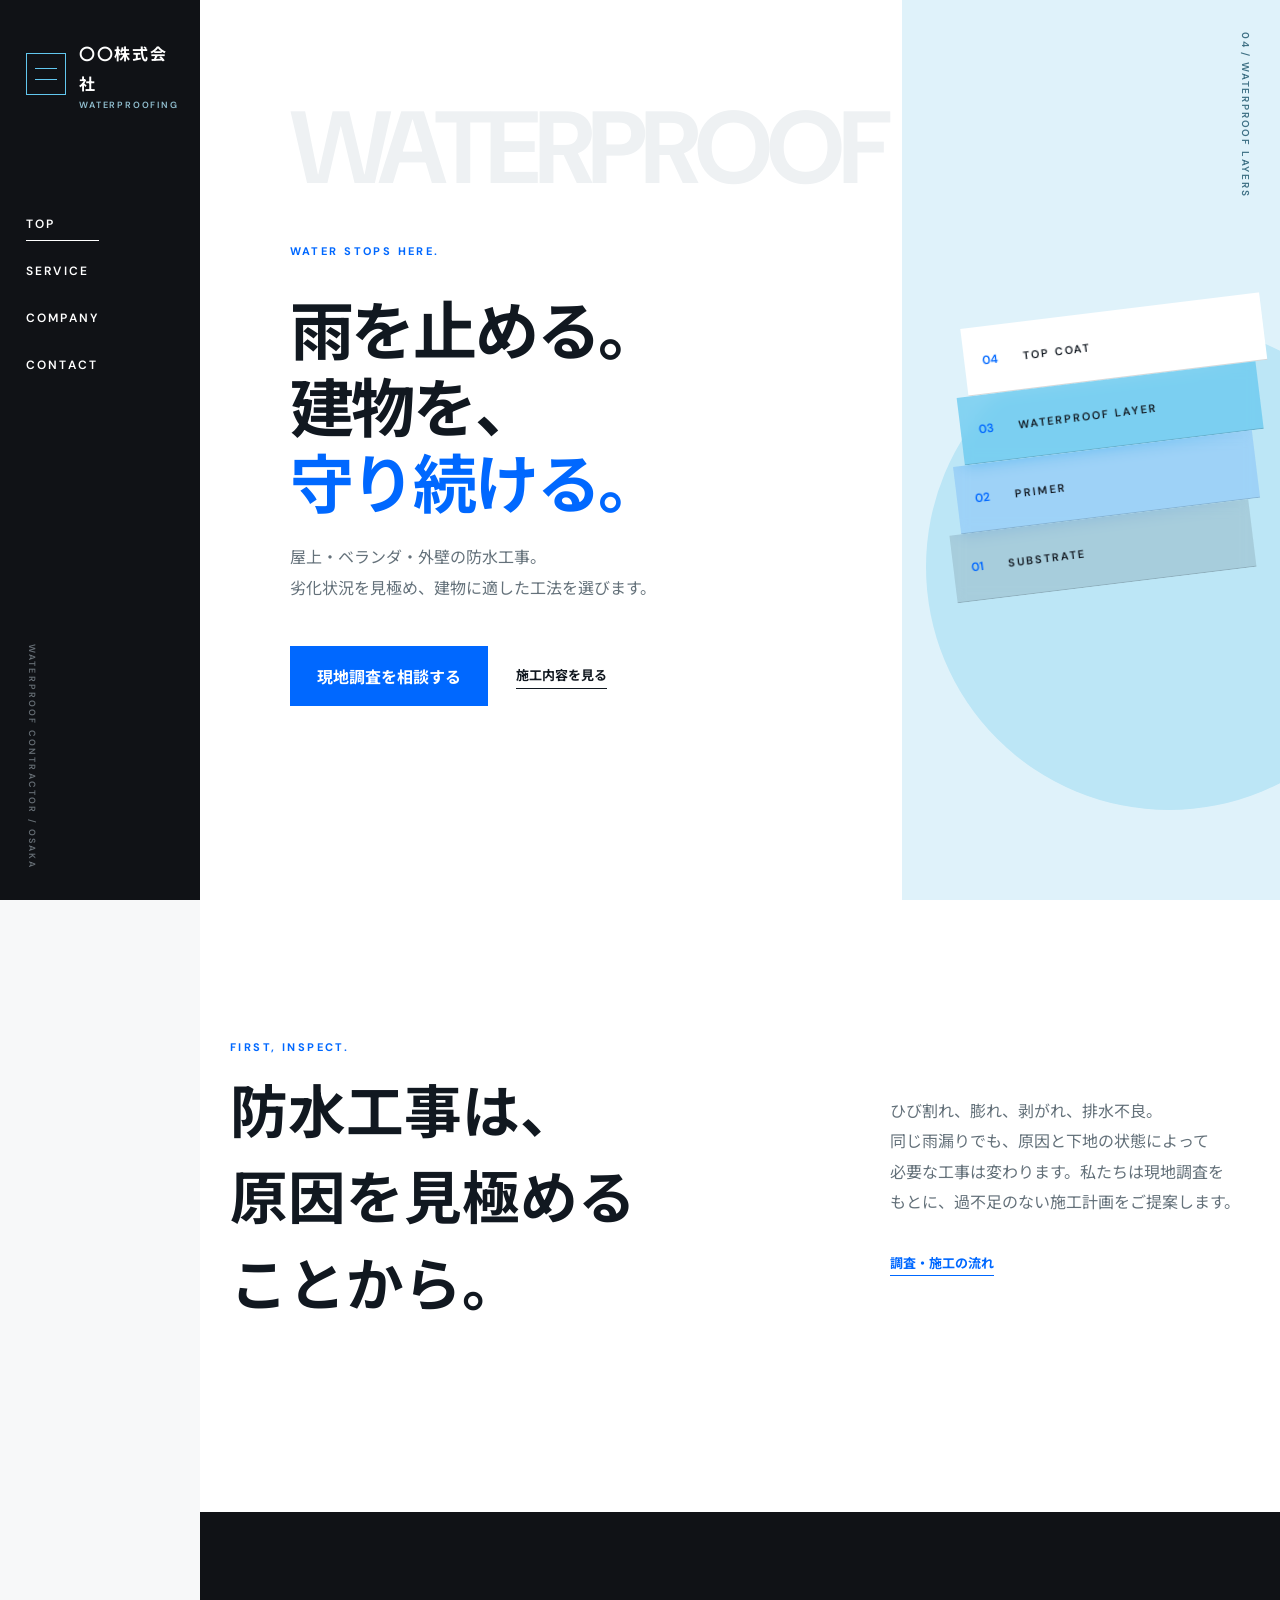
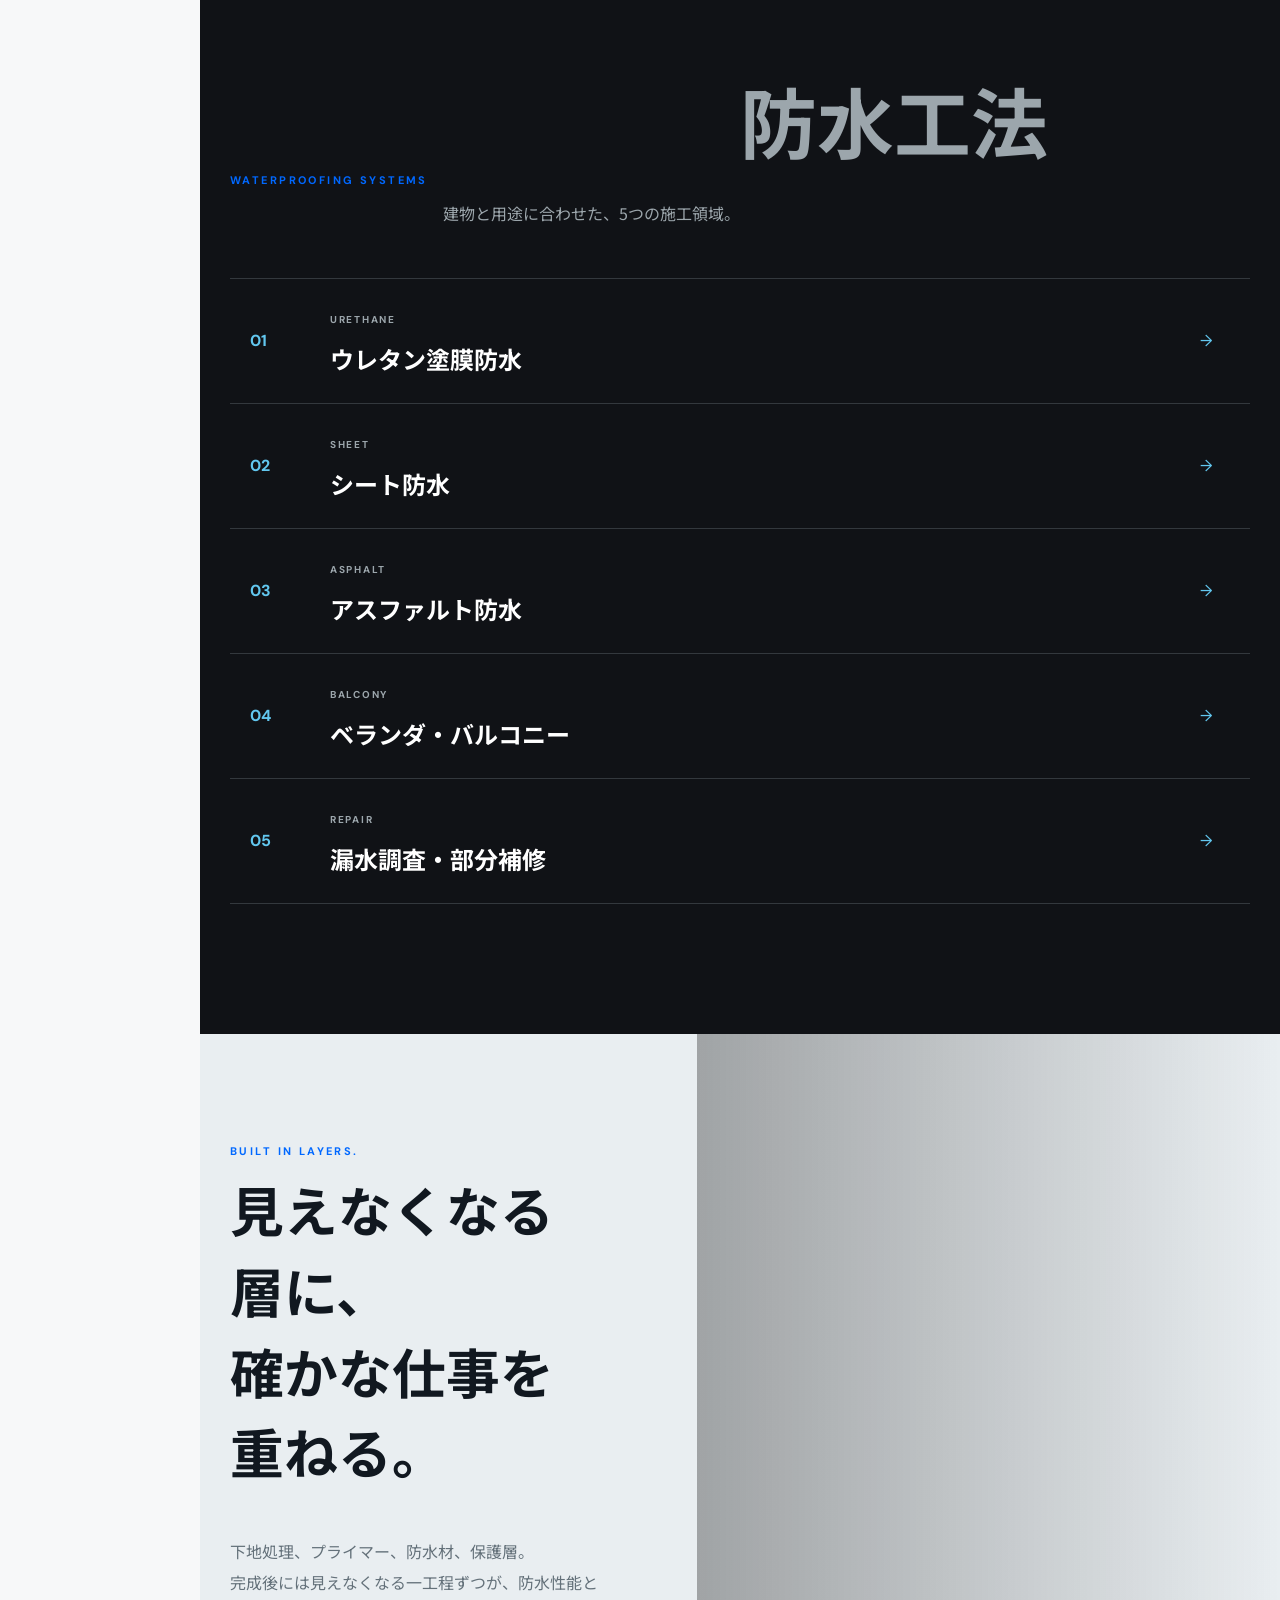
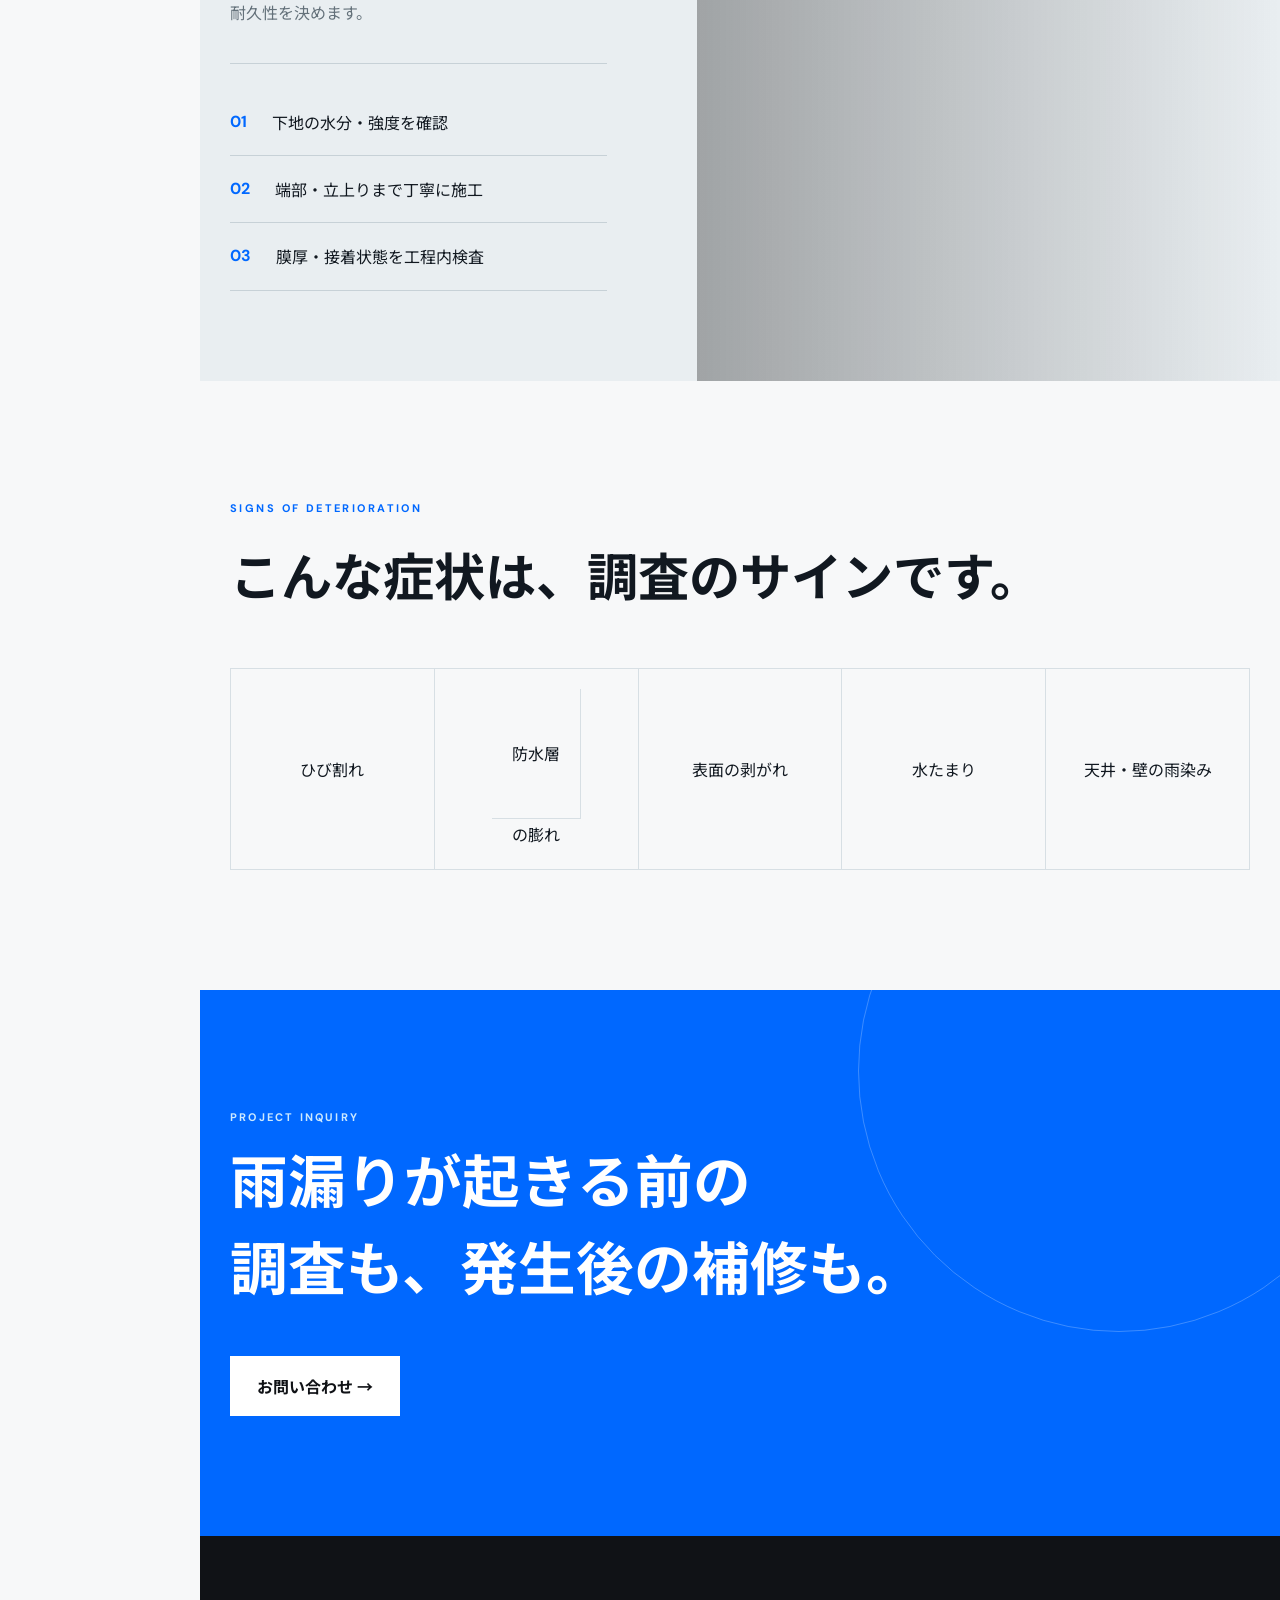
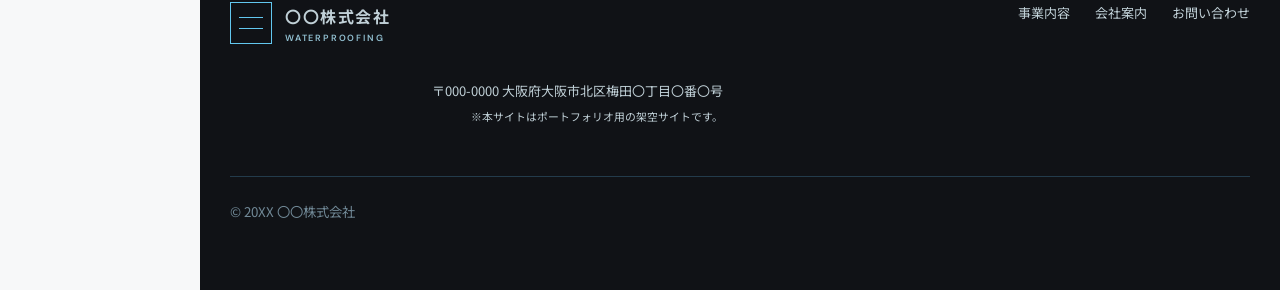
==== commit ae280a25: "スマホの装飾・症状名・CTA改行を修正" ====
--- a/index.html
+++ b/index.html
@@ -8,7 +8,7 @@
 <link rel="preconnect" href="https://fonts.googleapis.com">
 <link rel="preconnect" href="https://fonts.gstatic.com" crossorigin>
 <link href="https://fonts.googleapis.com/css2?family=DM+Sans:wght@400;500;600;700&family=Noto+Sans+JP:wght@400;500;600;700;800&display=swap" rel="stylesheet">
-<link rel="stylesheet" href="editorial-modern.css?v=jpbreak1">
+<link rel="stylesheet" href="editorial-modern.css?v=mobile-fixes4">
 <link rel="icon" href="favicon.svg" type="image/svg+xml">
 <script src="script.js" defer>
 </script>
@@ -139,7 +139,7 @@
 <h2>こんな症状は、調査のサインです。</h2>
 <div>
 <span>ひび割れ</span>
-<span>防水層の膨れ</span>
+<span class="symptom-keep">防水層の膨れ</span>
 <span>表面の剥がれ</span>
 <span>水たまり</span>
 <span>天井・壁の雨染み</span>
@@ -147,7 +147,7 @@
 </section>
 <section class="cta">
 <p>PROJECT INQUIRY</p>
-<h2>雨漏りが起きる前の調査も、<br>発生後の補修も。</h2>
+<h2 class="semantic-cta"><span>雨漏りが起きる前の</span><span>調査も、</span><span>発生後の補修も。</span></h2>
 <a class="button white" href="contact.html">お問い合わせ →</a>
 </section>
 </main>
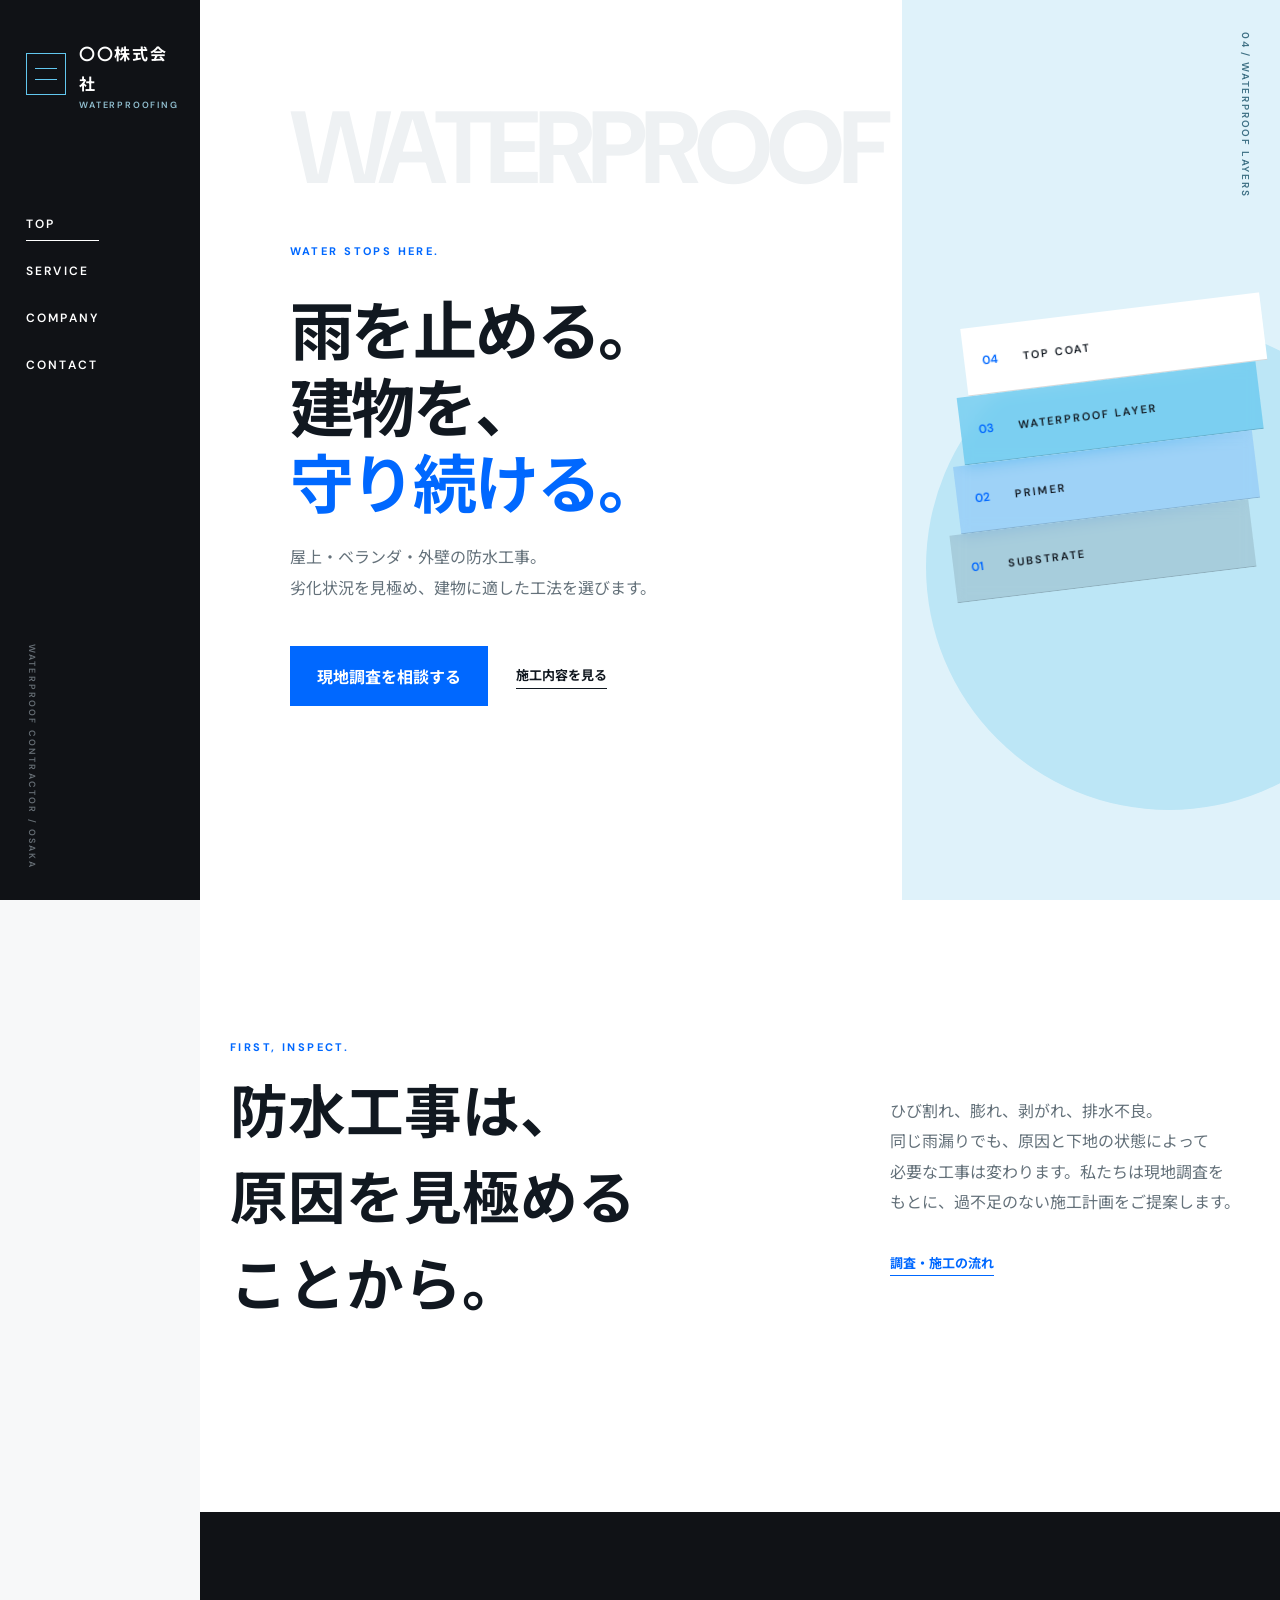
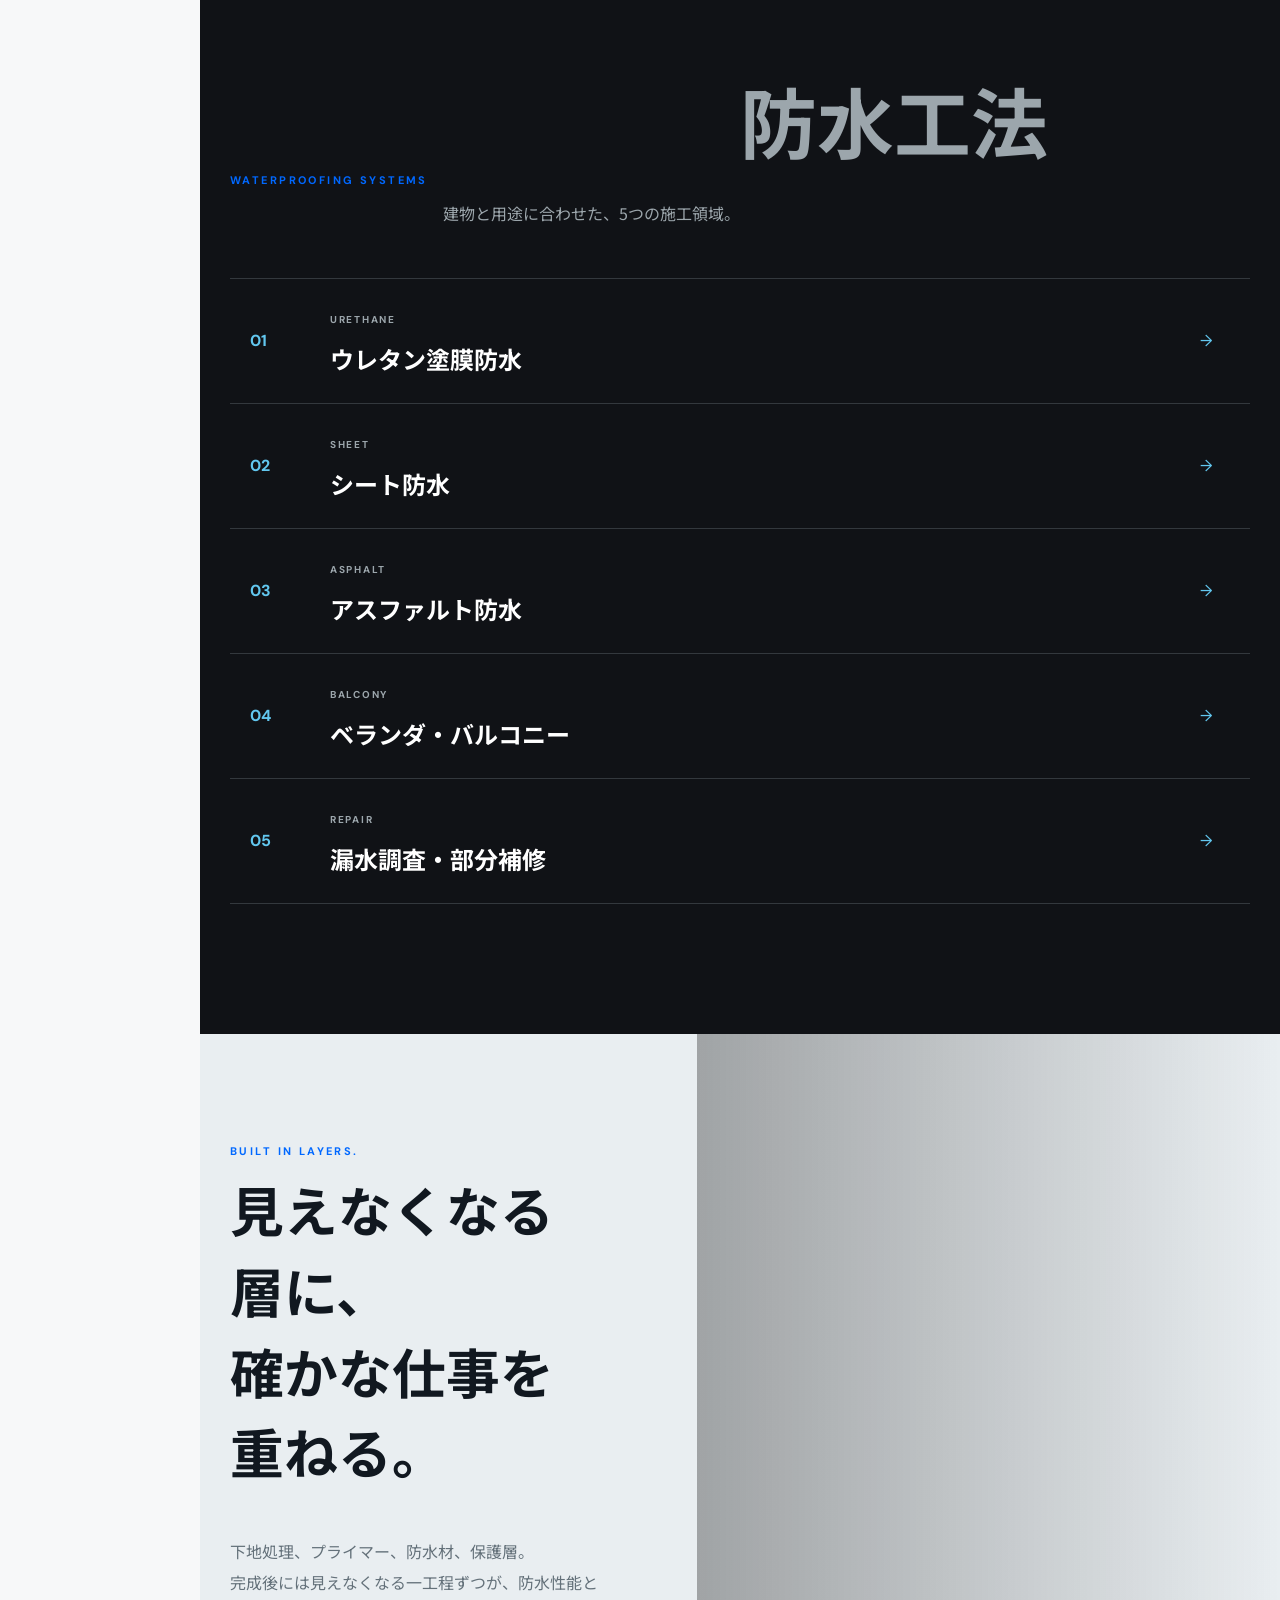
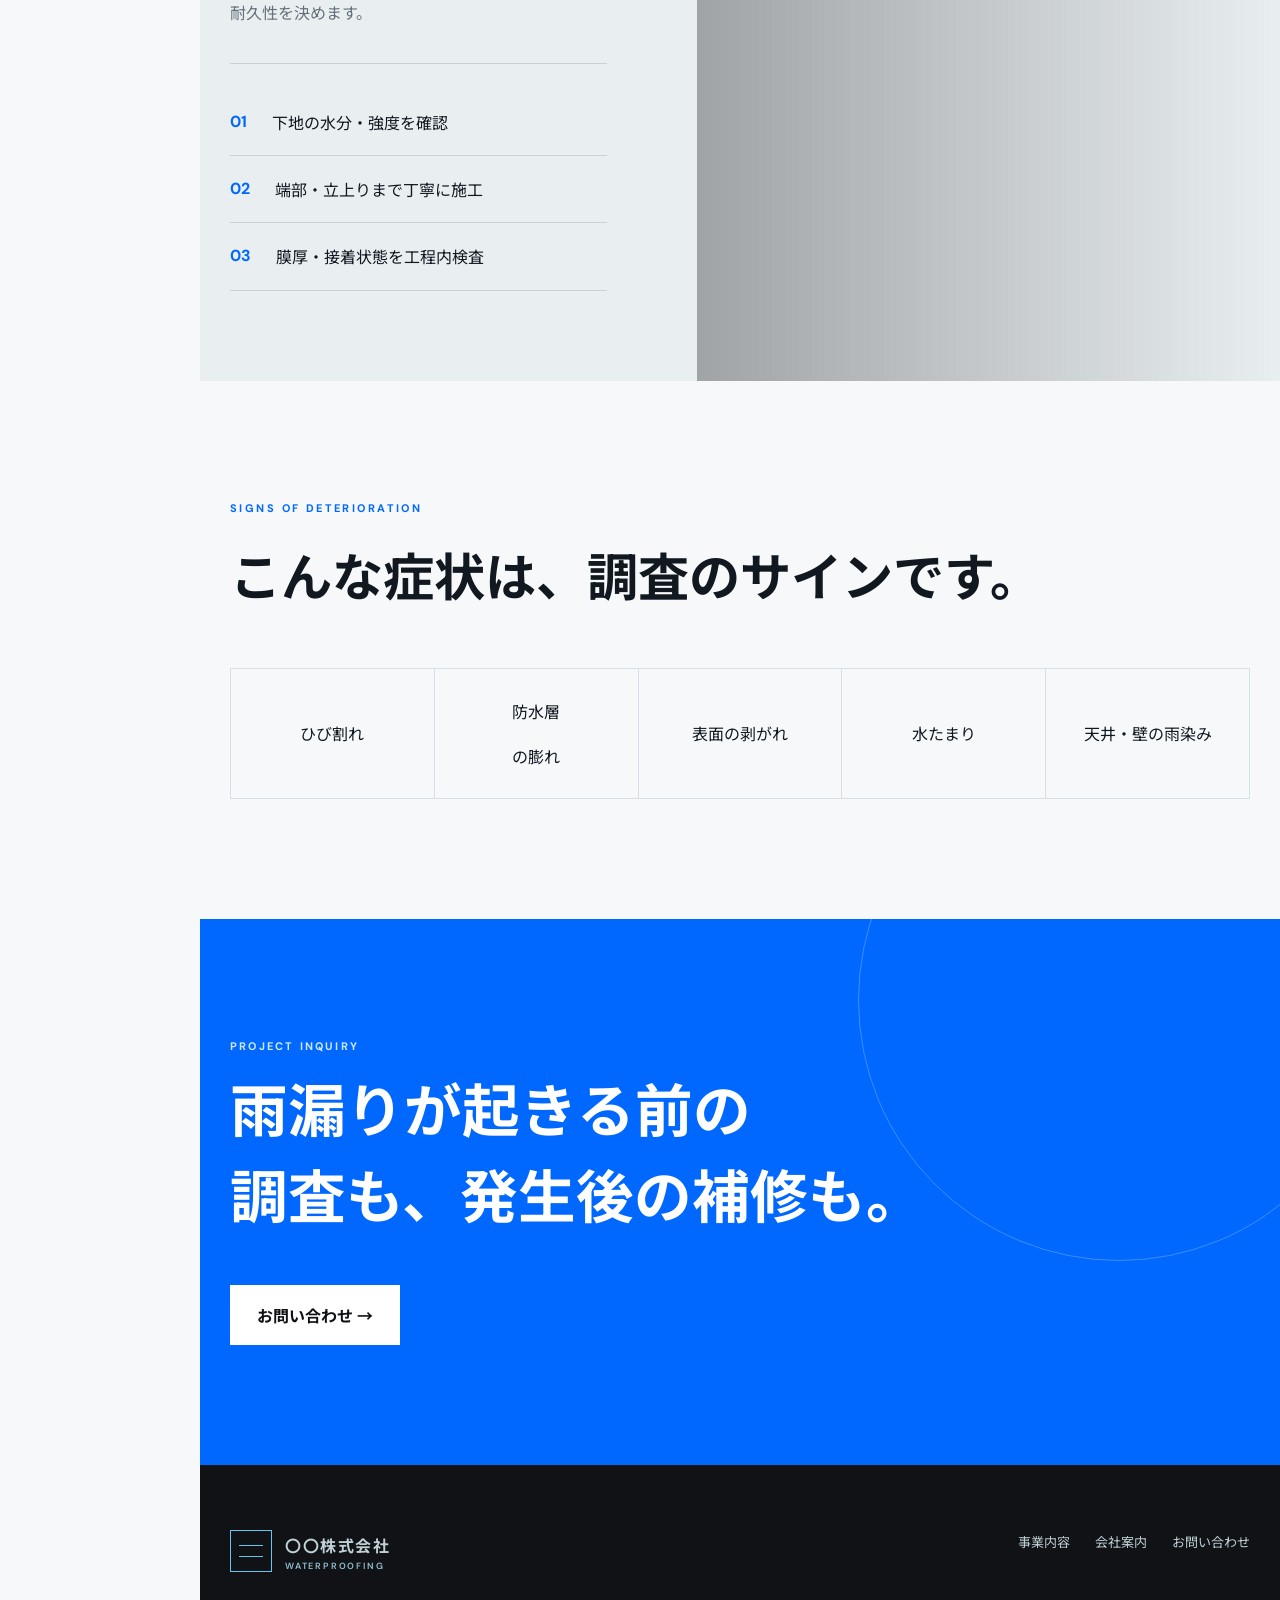
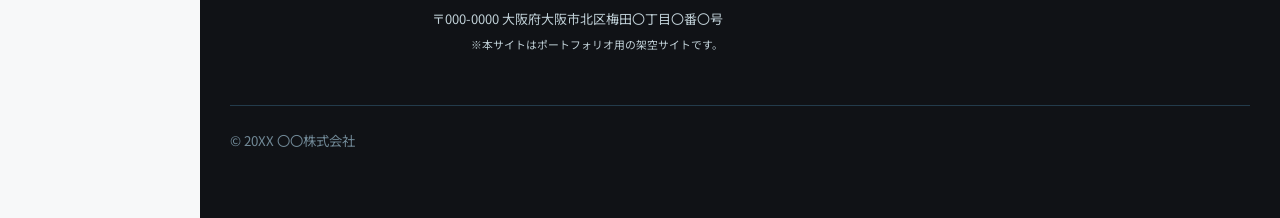
==== commit 25a6949a: "Bust CSS cache for symptom card fix" ====
--- a/index.html
+++ b/index.html
@@ -8,7 +8,7 @@
 <link rel="preconnect" href="https://fonts.googleapis.com">
 <link rel="preconnect" href="https://fonts.gstatic.com" crossorigin>
 <link href="https://fonts.googleapis.com/css2?family=DM+Sans:wght@400;500;600;700&family=Noto+Sans+JP:wght@400;500;600;700;800&display=swap" rel="stylesheet">
-<link rel="stylesheet" href="editorial-modern.css?v=mobile-fixes4">
+<link rel="stylesheet" href="editorial-modern.css?v=symptom-fix6">
 <link rel="icon" href="favicon.svg" type="image/svg+xml">
 <script src="script.js" defer>
 </script>
--- a/editorial-modern.css
+++ b/editorial-modern.css
@@ -268,3 +268,31 @@
 h1,h2,h3,.lead,.catch,.copy{text-wrap:balance;overflow-wrap:normal;word-break:normal}
 p,li,dt,dd,figcaption{text-wrap:pretty;overflow-wrap:break-word;word-break:normal}
 @supports (word-break:auto-phrase){h1,h2,h3,.lead,.catch,.copy,p,li,dt,dd,figcaption{word-break:auto-phrase}}
+
+
+/* Mobile fixes: symptom names, decorative circle and CTA lines */
+.symptom-keep{white-space:nowrap;word-break:keep-all;overflow-wrap:normal}
+.semantic-cta>span{display:inline}
+@media(max-width:600px){
+  .page-hero:after{display:none!important}
+  .page-hero{isolation:isolate}
+  .symptoms .symptom-keep{white-space:nowrap!important;word-break:keep-all!important;overflow-wrap:normal!important}
+  .semantic-cta{font-size:clamp(1.9rem,7.8vw,2.1rem)!important;line-height:1.55!important;letter-spacing:-.025em}
+  .semantic-cta>span{display:block;width:max-content;max-width:100%;white-space:nowrap}
+}
+
+
+/* Fix nested term wrappers inside symptom cards. */
+.symptoms > div > span > span{
+  display:inline!important;
+  min-height:0!important;
+  width:auto!important;
+  max-width:none!important;
+  padding:0!important;
+  margin:0!important;
+  border:0!important;
+  background:none!important;
+  text-align:inherit!important;
+  place-items:initial!important;
+  white-space:inherit!important;
+}
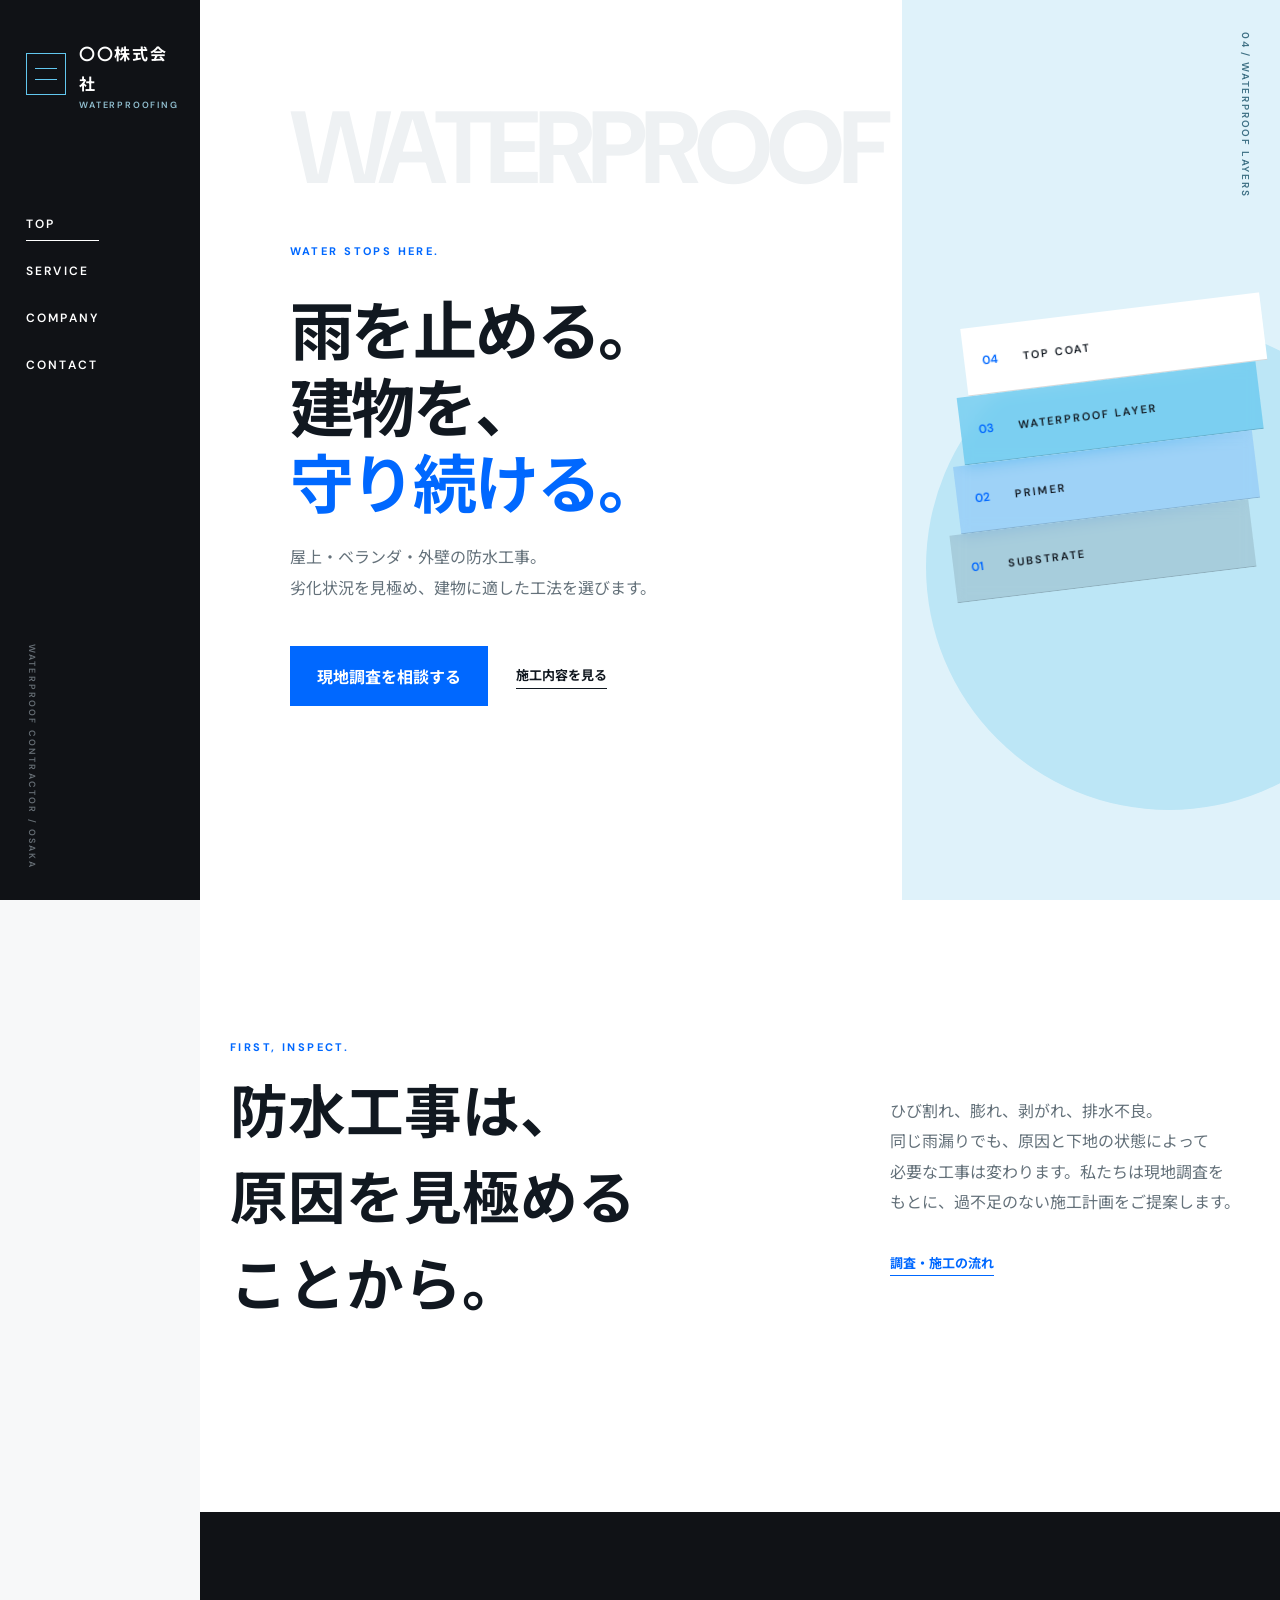
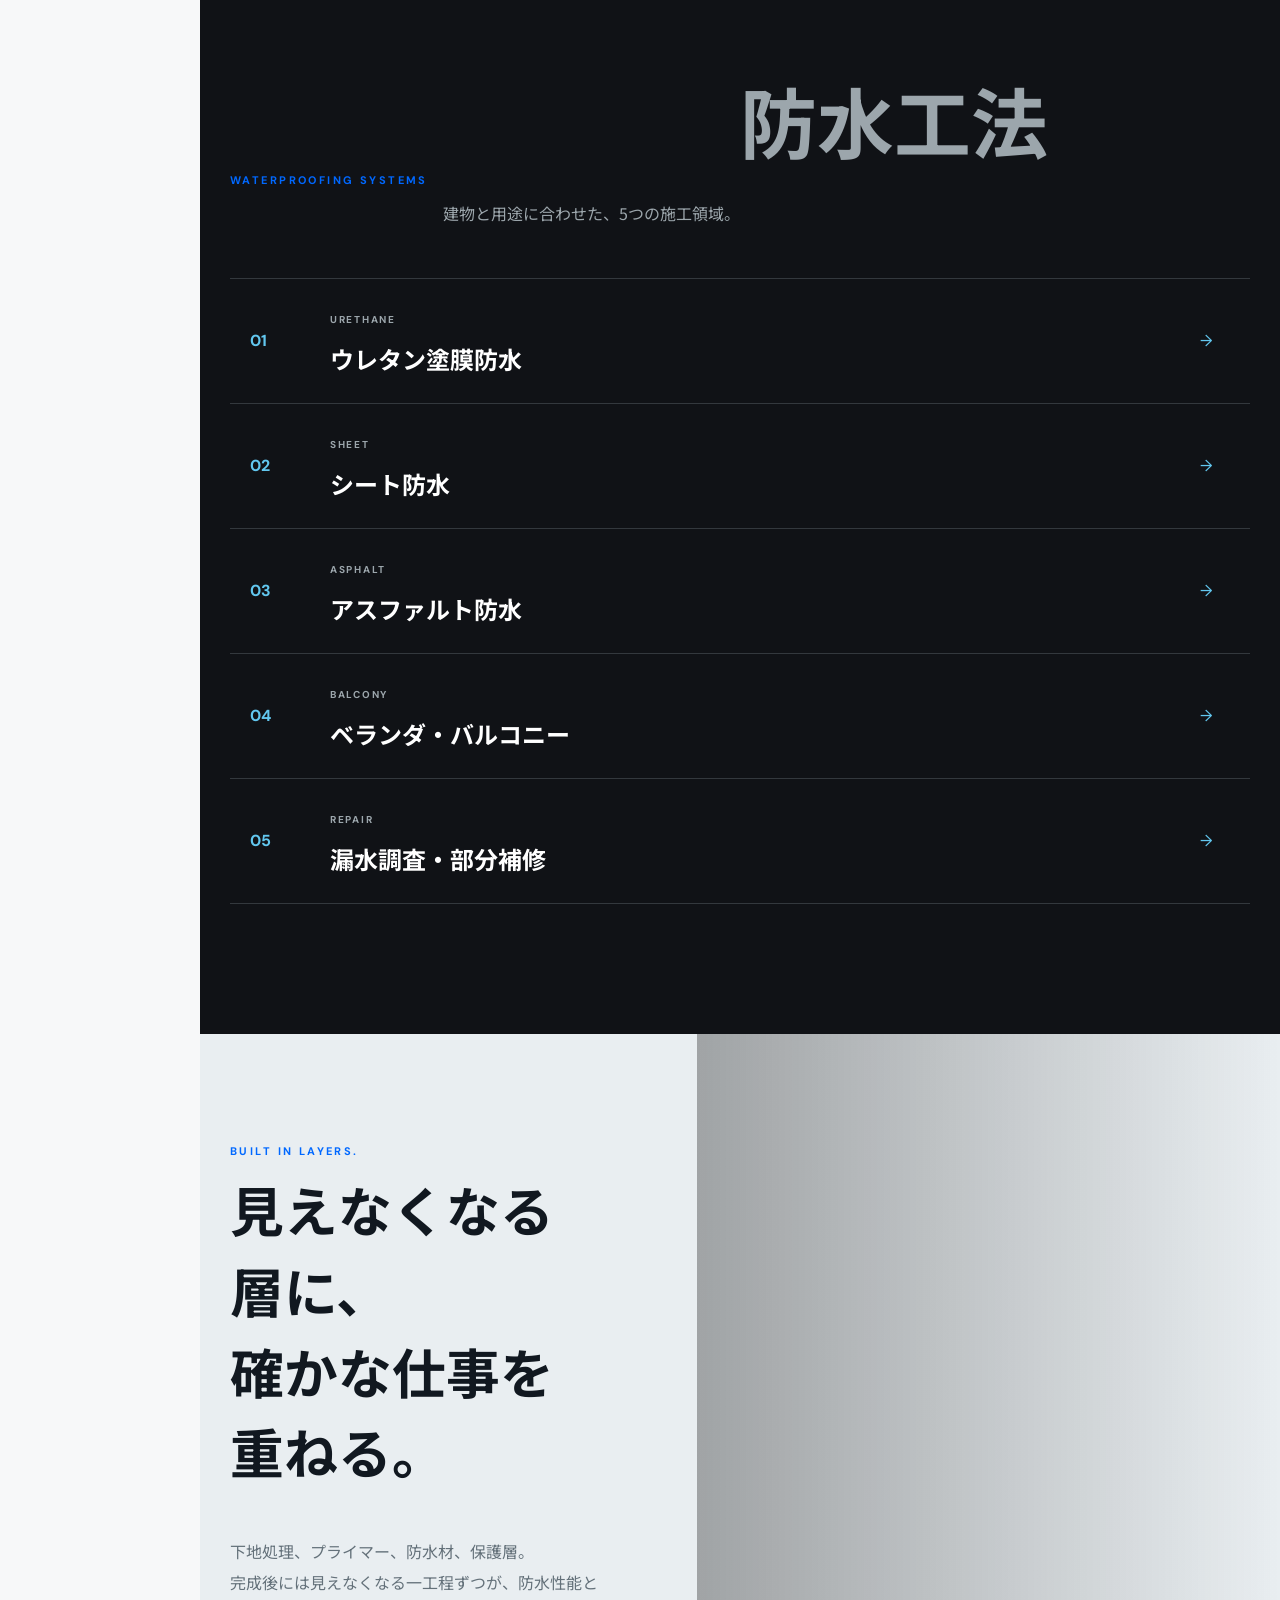
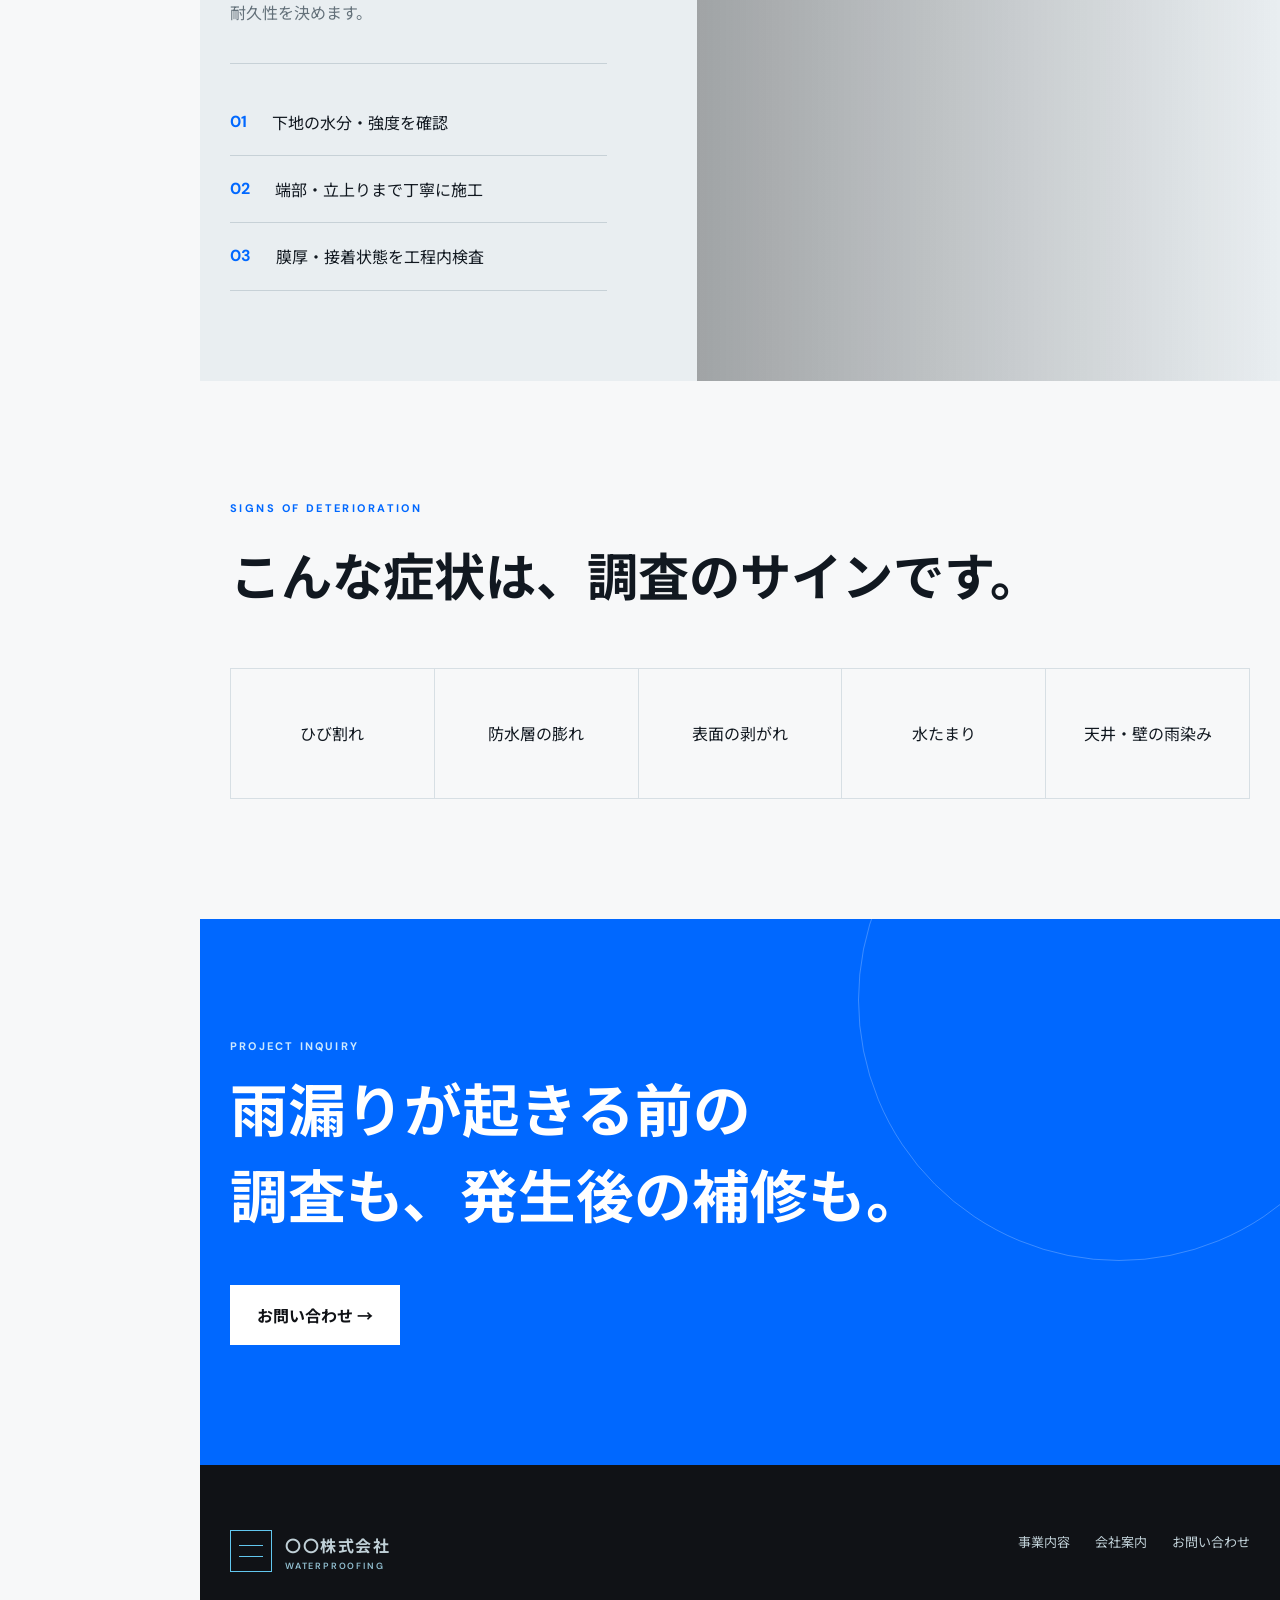
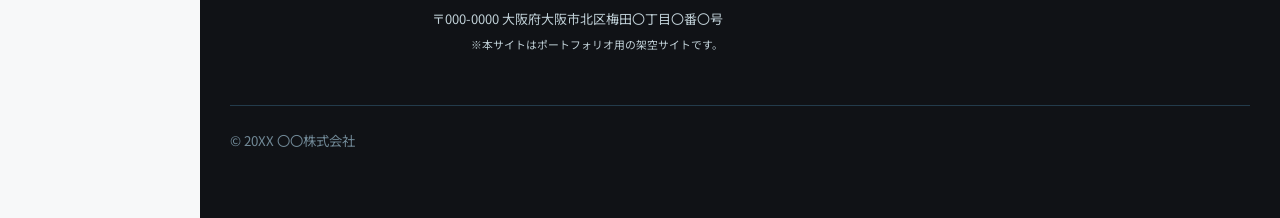
==== commit d675c436: "Keep waterproof-layer swelling label on one line" ====
--- a/index.html
+++ b/index.html
@@ -8,7 +8,7 @@
 <link rel="preconnect" href="https://fonts.googleapis.com">
 <link rel="preconnect" href="https://fonts.gstatic.com" crossorigin>
 <link href="https://fonts.googleapis.com/css2?family=DM+Sans:wght@400;500;600;700&family=Noto+Sans+JP:wght@400;500;600;700;800&display=swap" rel="stylesheet">
-<link rel="stylesheet" href="editorial-modern.css?v=symptom-fix6">
+<link rel="stylesheet" href="editorial-modern.css?v=symptom-fix7">
 <link rel="icon" href="favicon.svg" type="image/svg+xml">
 <script src="script.js" defer>
 </script>
@@ -139,7 +139,7 @@
 <h2>こんな症状は、調査のサインです。</h2>
 <div>
 <span>ひび割れ</span>
-<span class="symptom-keep">防水層の膨れ</span>
+<span class="symptom-keep">防&#8288;水&#8288;層&#8288;の&#8288;膨&#8288;れ</span>
 <span>表面の剥がれ</span>
 <span>水たまり</span>
 <span>天井・壁の雨染み</span>
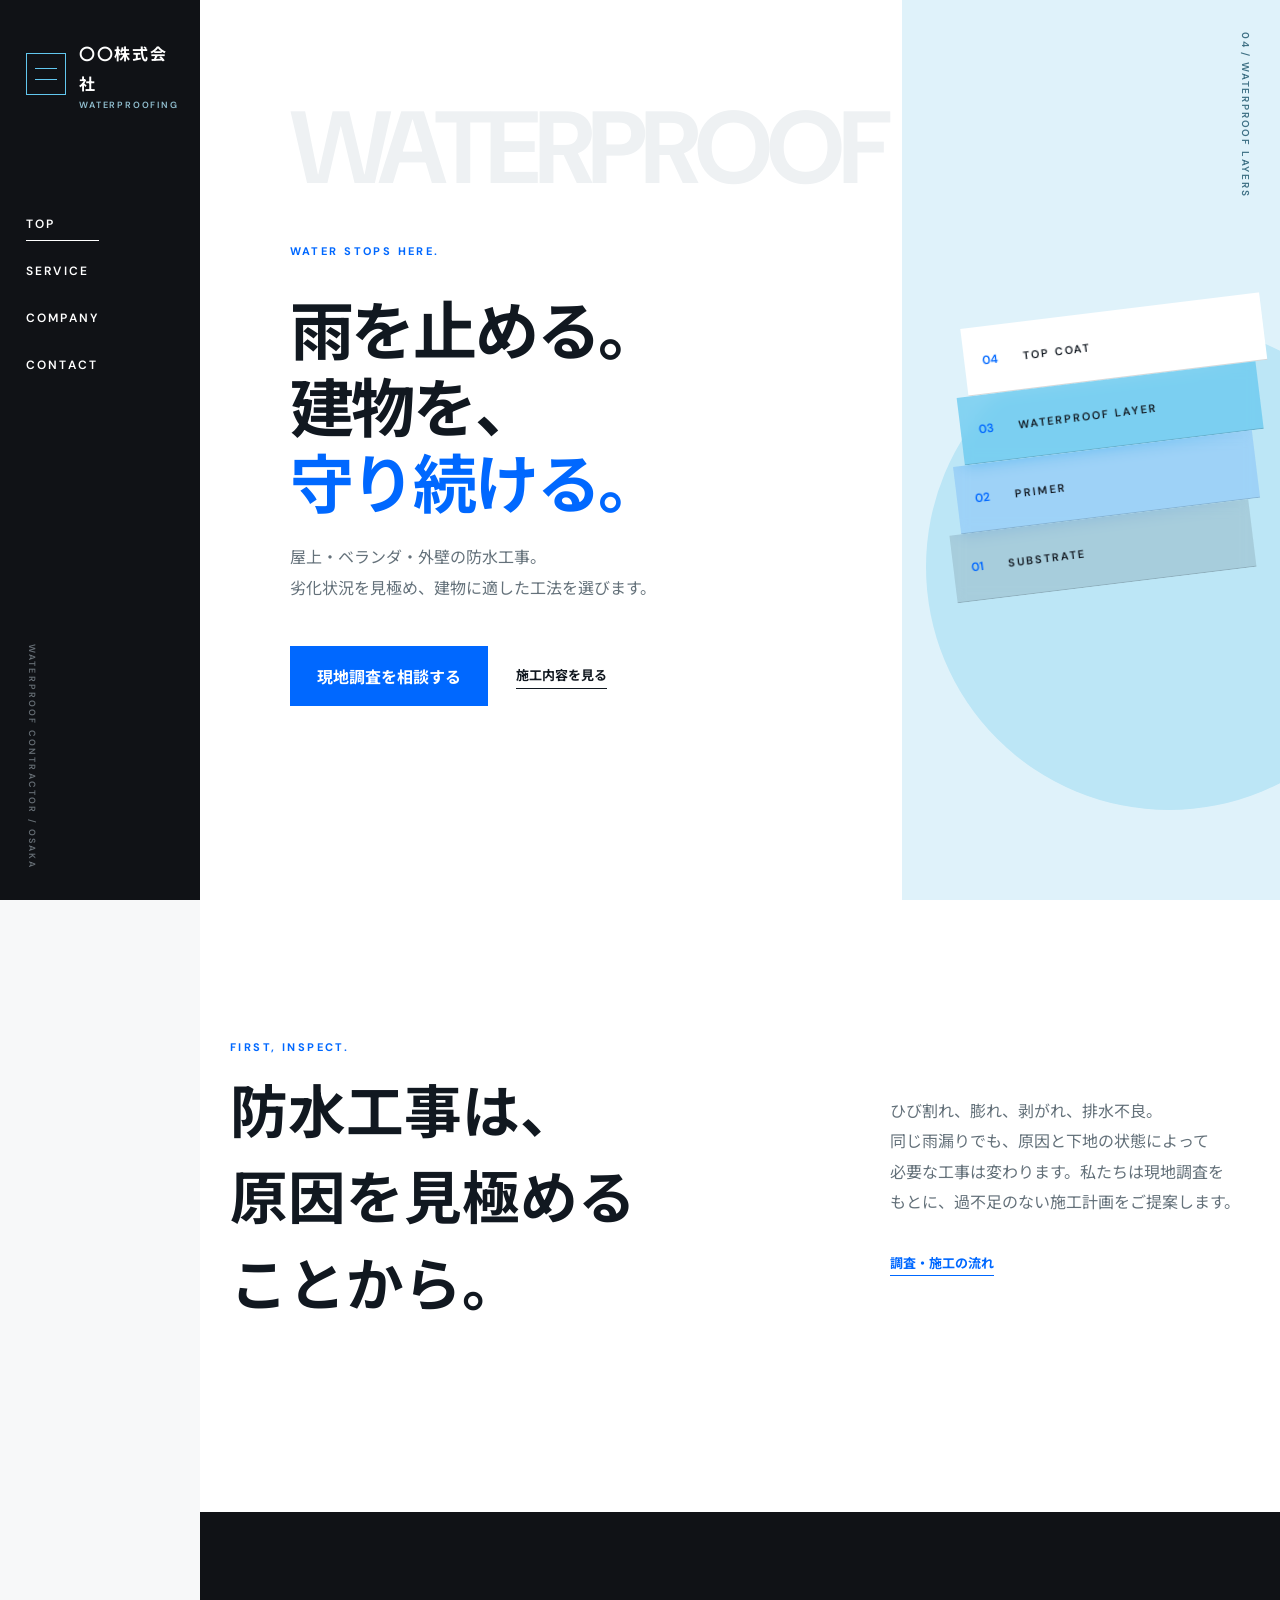
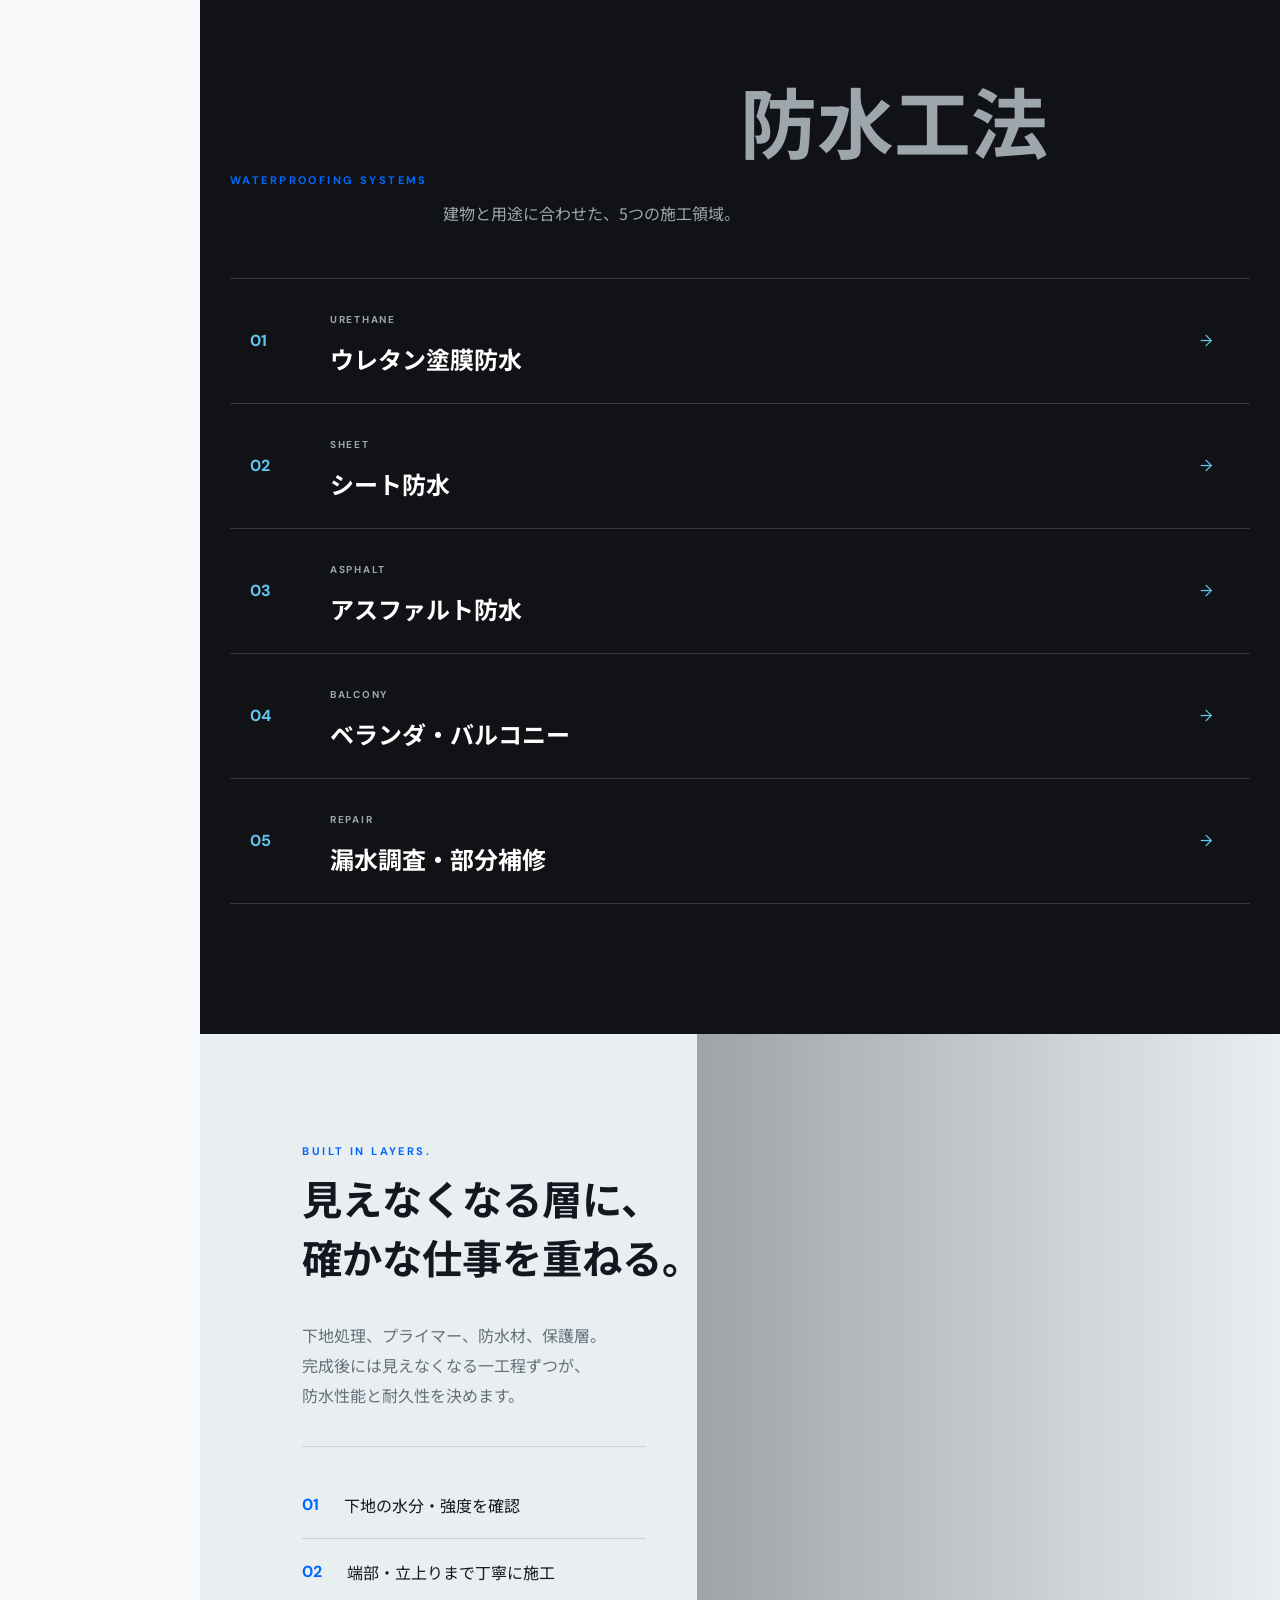
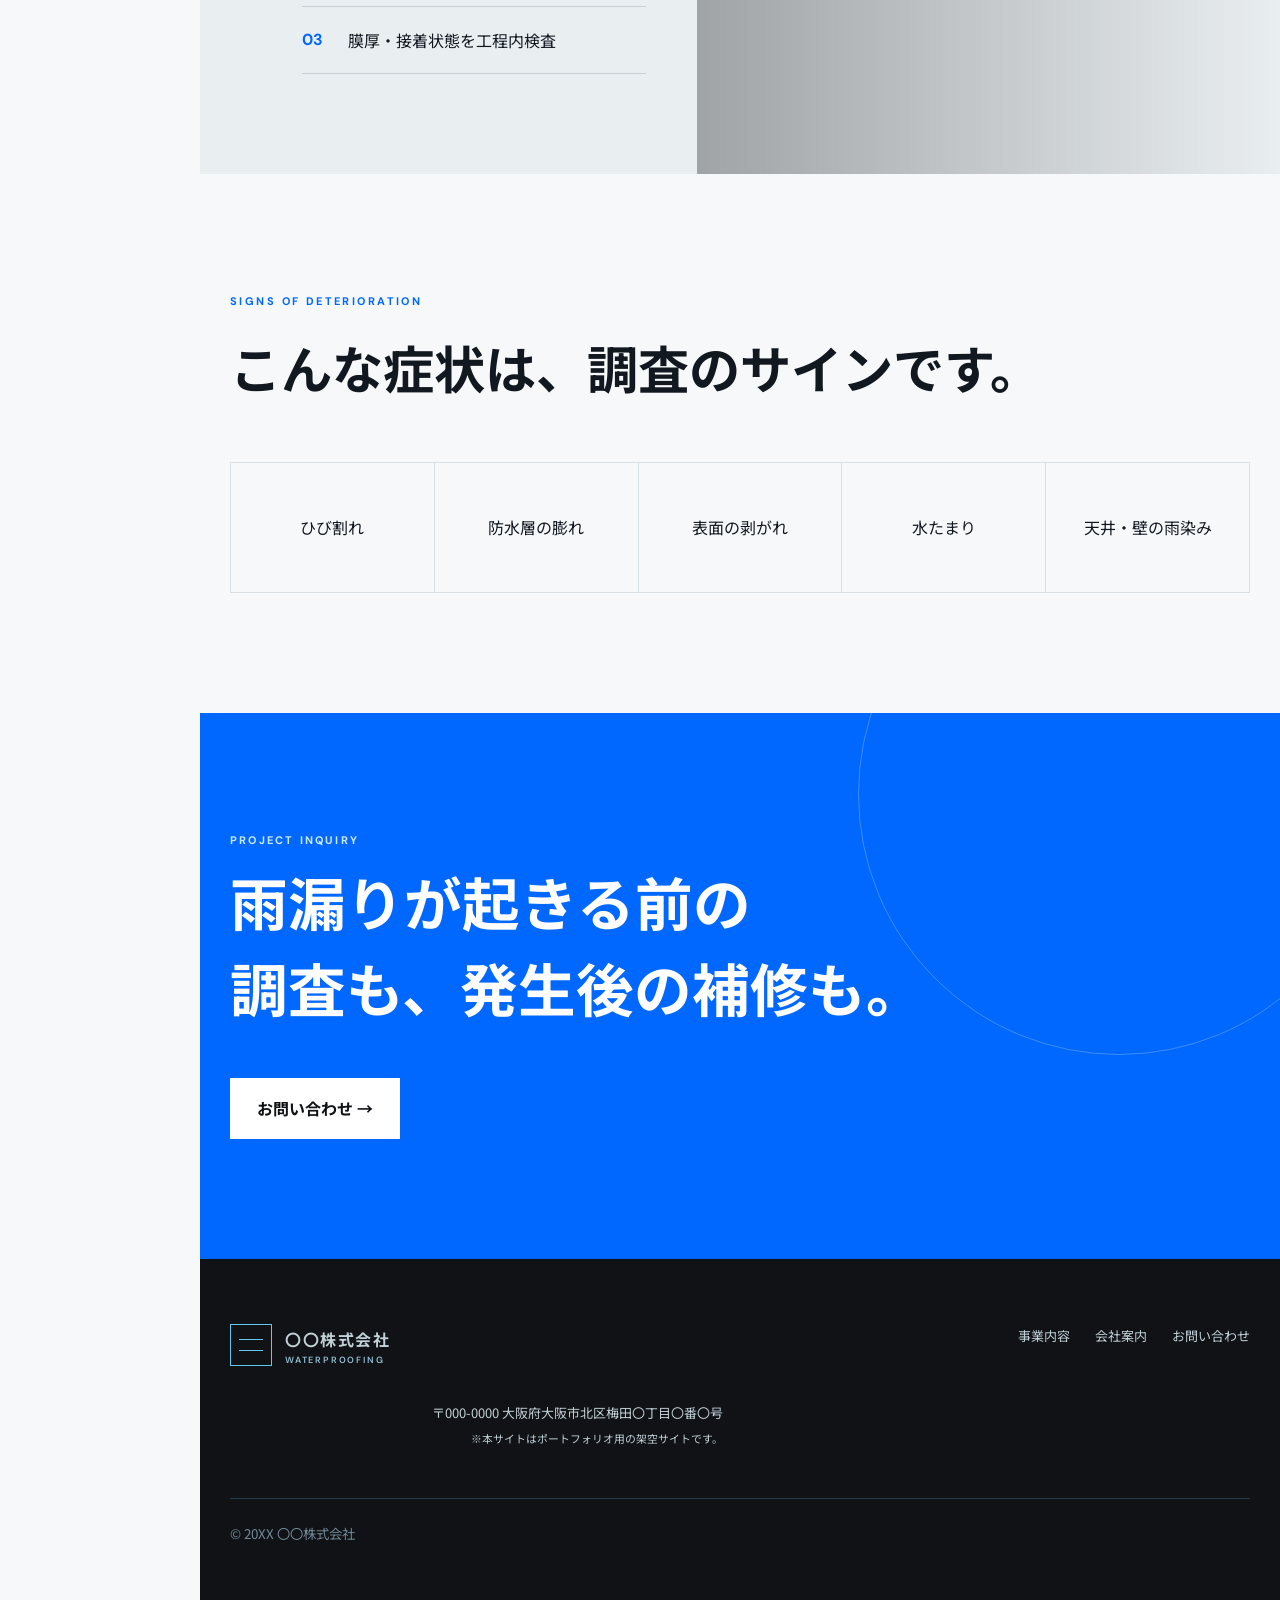
==== commit c939dae1: "Refine desktop precision panel layout" ====
--- a/index.html
+++ b/index.html
@@ -8,7 +8,7 @@
 <link rel="preconnect" href="https://fonts.googleapis.com">
 <link rel="preconnect" href="https://fonts.gstatic.com" crossorigin>
 <link href="https://fonts.googleapis.com/css2?family=DM+Sans:wght@400;500;600;700&family=Noto+Sans+JP:wght@400;500;600;700;800&display=swap" rel="stylesheet">
-<link rel="stylesheet" href="editorial-modern.css?v=symptom-fix7">
+<link rel="stylesheet" href="editorial-modern.css?v=precision-pc1">
 <link rel="icon" href="favicon.svg" type="image/svg+xml">
 <script src="script.js" defer>
 </script>
@@ -114,7 +114,7 @@
 <section class="precision">
 <div class="precision-copy">
 <p class="label">BUILT IN LAYERS.</p>
-<h2>見えなくなる層に、<br>確かな仕事を重ねる。</h2>
+<h2 class="precision-title"><span>見えなくなる層に、</span><span>確かな仕事を重ねる。</span></h2>
 <p>下地処理、プライマー、防水材、保護層。完成後には見えなくなる一工程ずつが、防水性能と耐久性を決めます。</p>
 <ul>
 <li>
--- a/editorial-modern.css
+++ b/editorial-modern.css
@@ -296,3 +296,17 @@
   place-items:initial!important;
   white-space:inherit!important;
 }
+
+
+/* Desktop precision panel: use the full left column and preserve semantic lines. */
+@media(min-width:901px){
+  .precision-copy{padding:110px 4vw 90px 8vw}
+  .precision-title{font-size:clamp(2rem,3.15vw,4rem)!important;line-height:1.45!important}
+  .precision-title>span{
+    display:block;
+    width:max-content;
+    max-width:100%;
+    white-space:nowrap;
+    text-wrap:nowrap;
+  }
+}
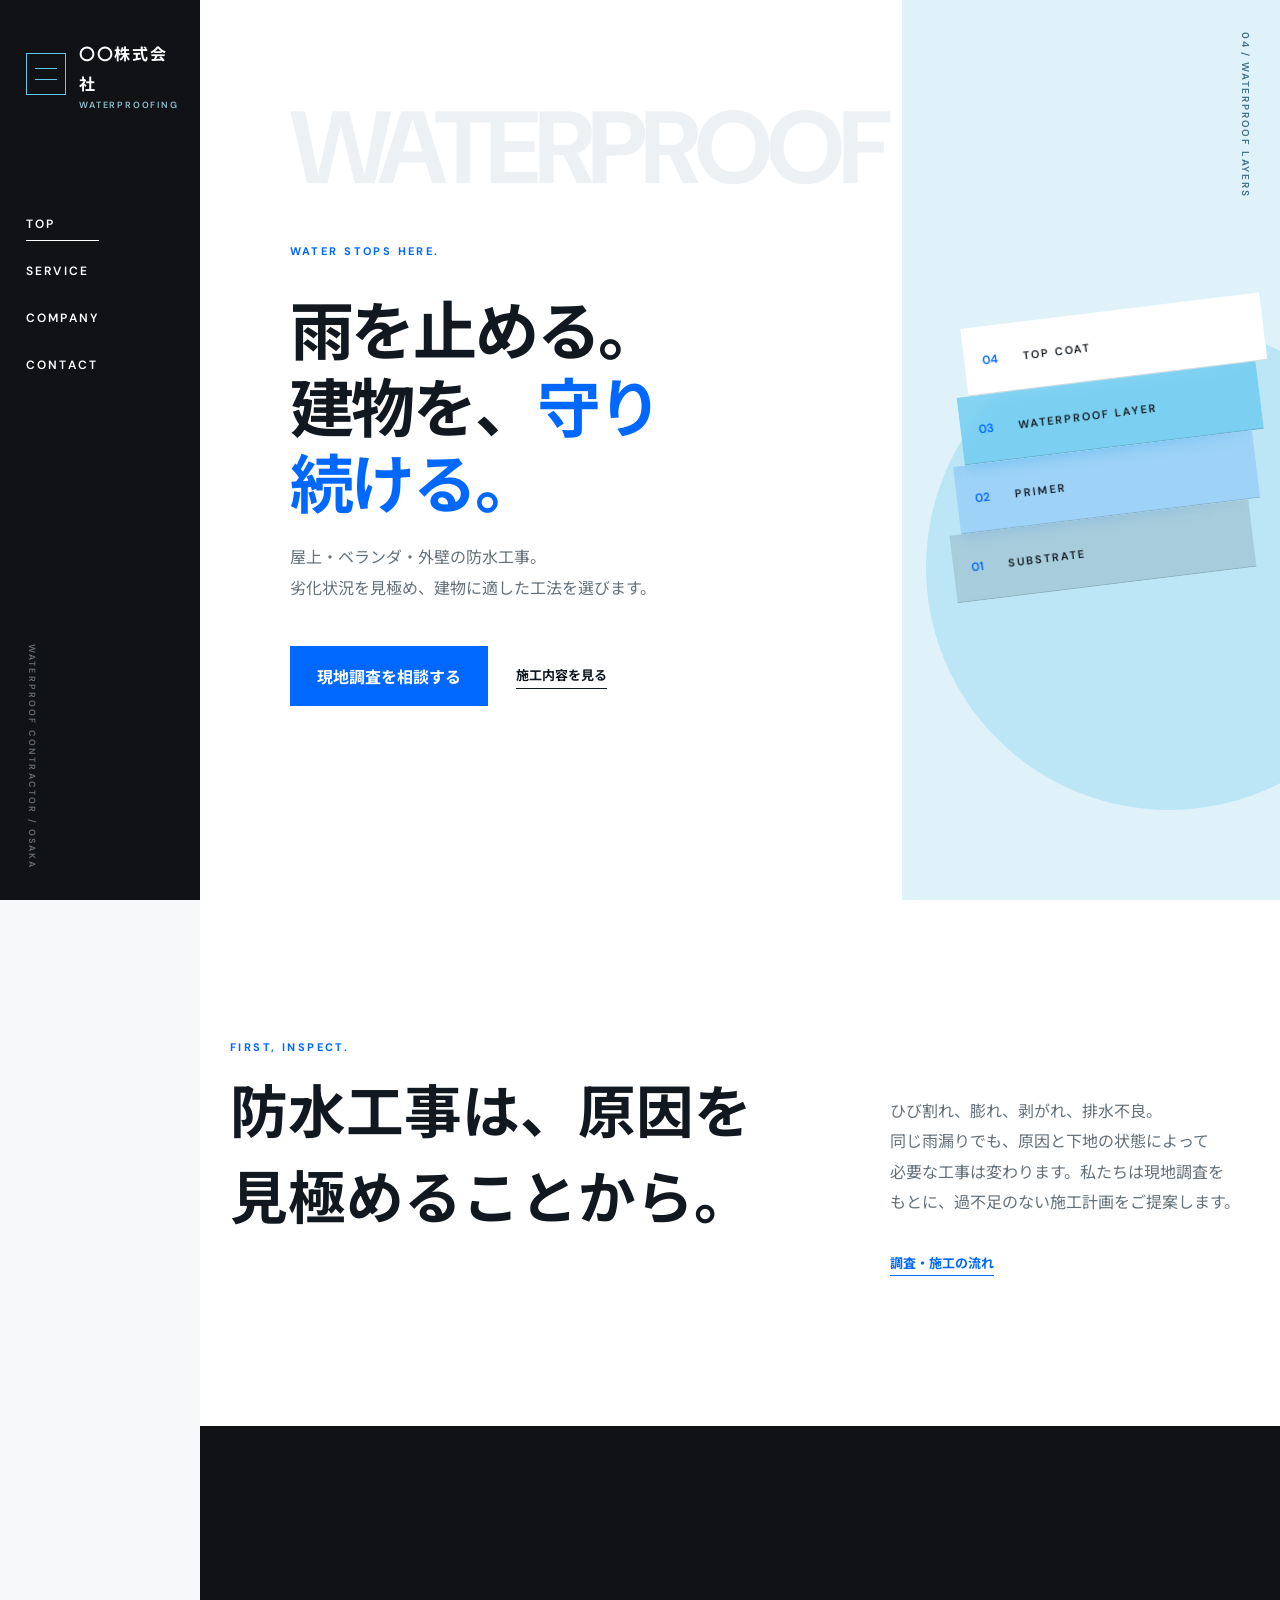
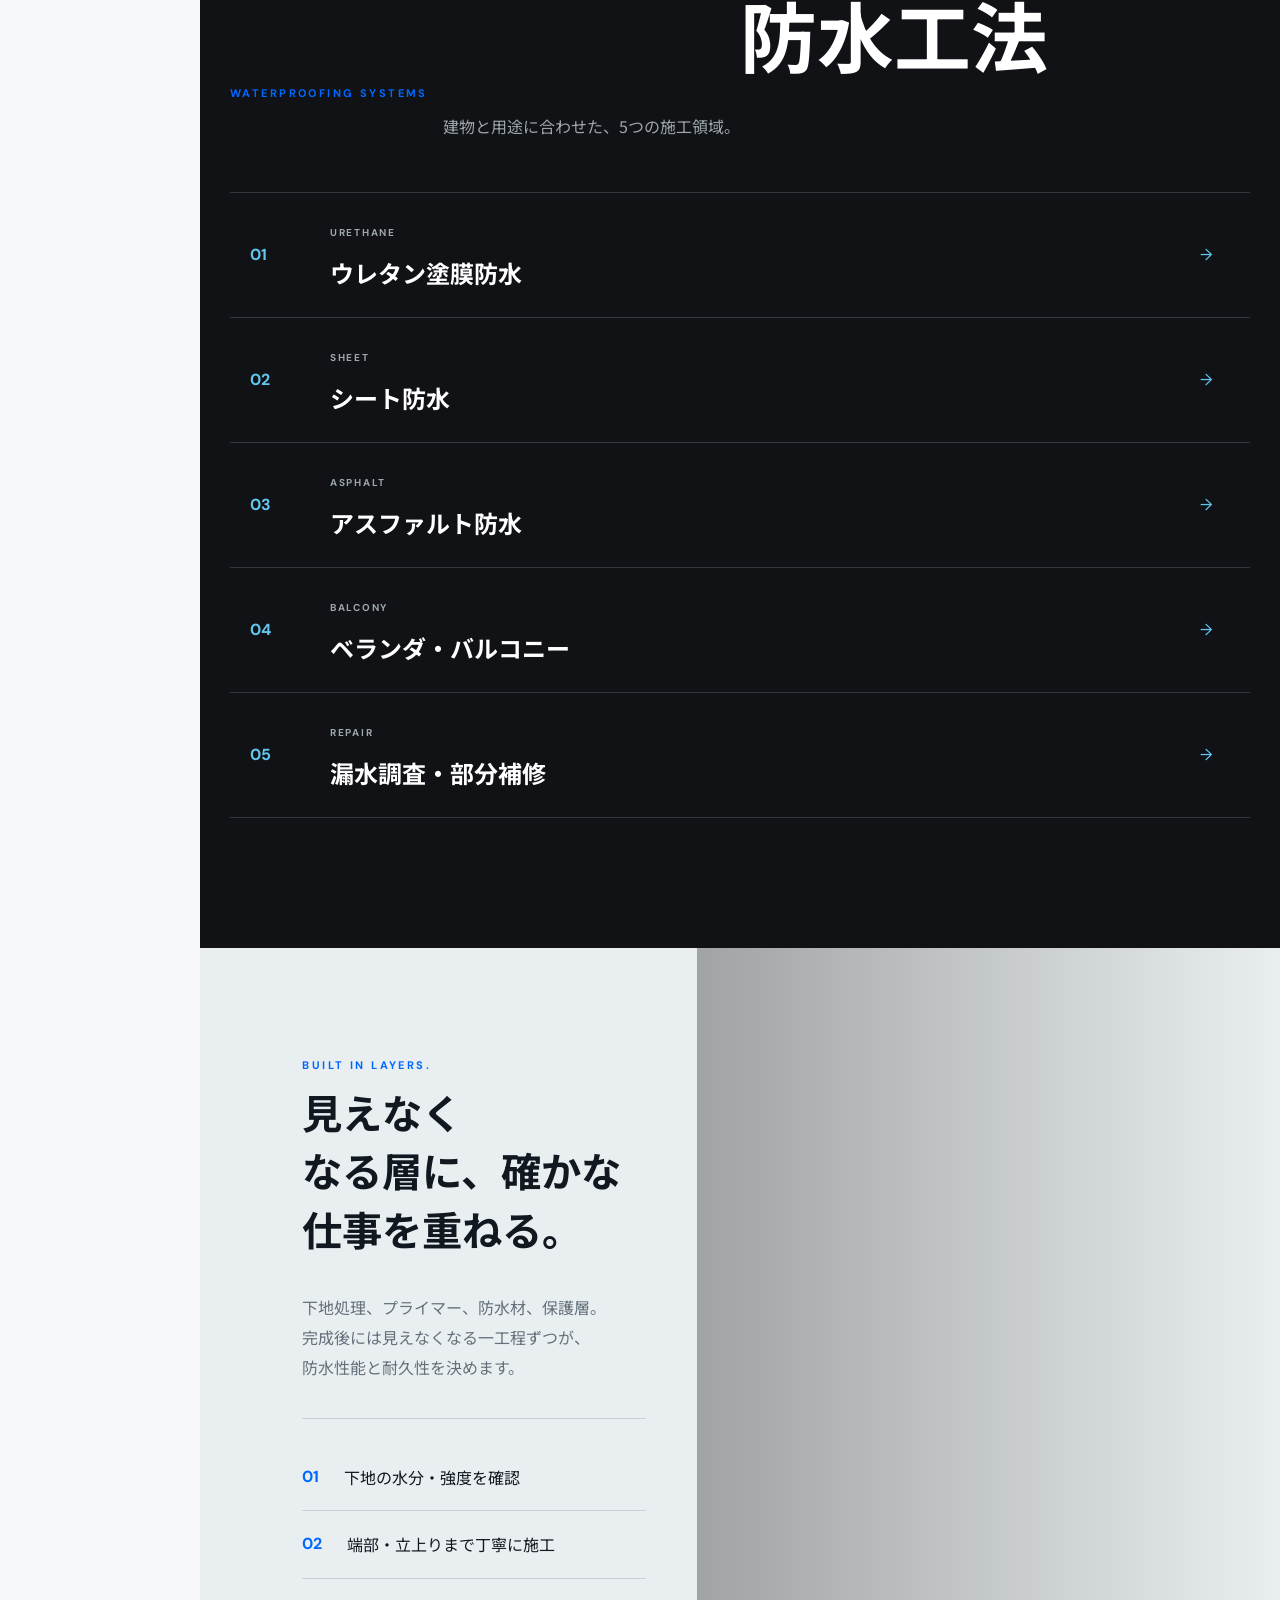
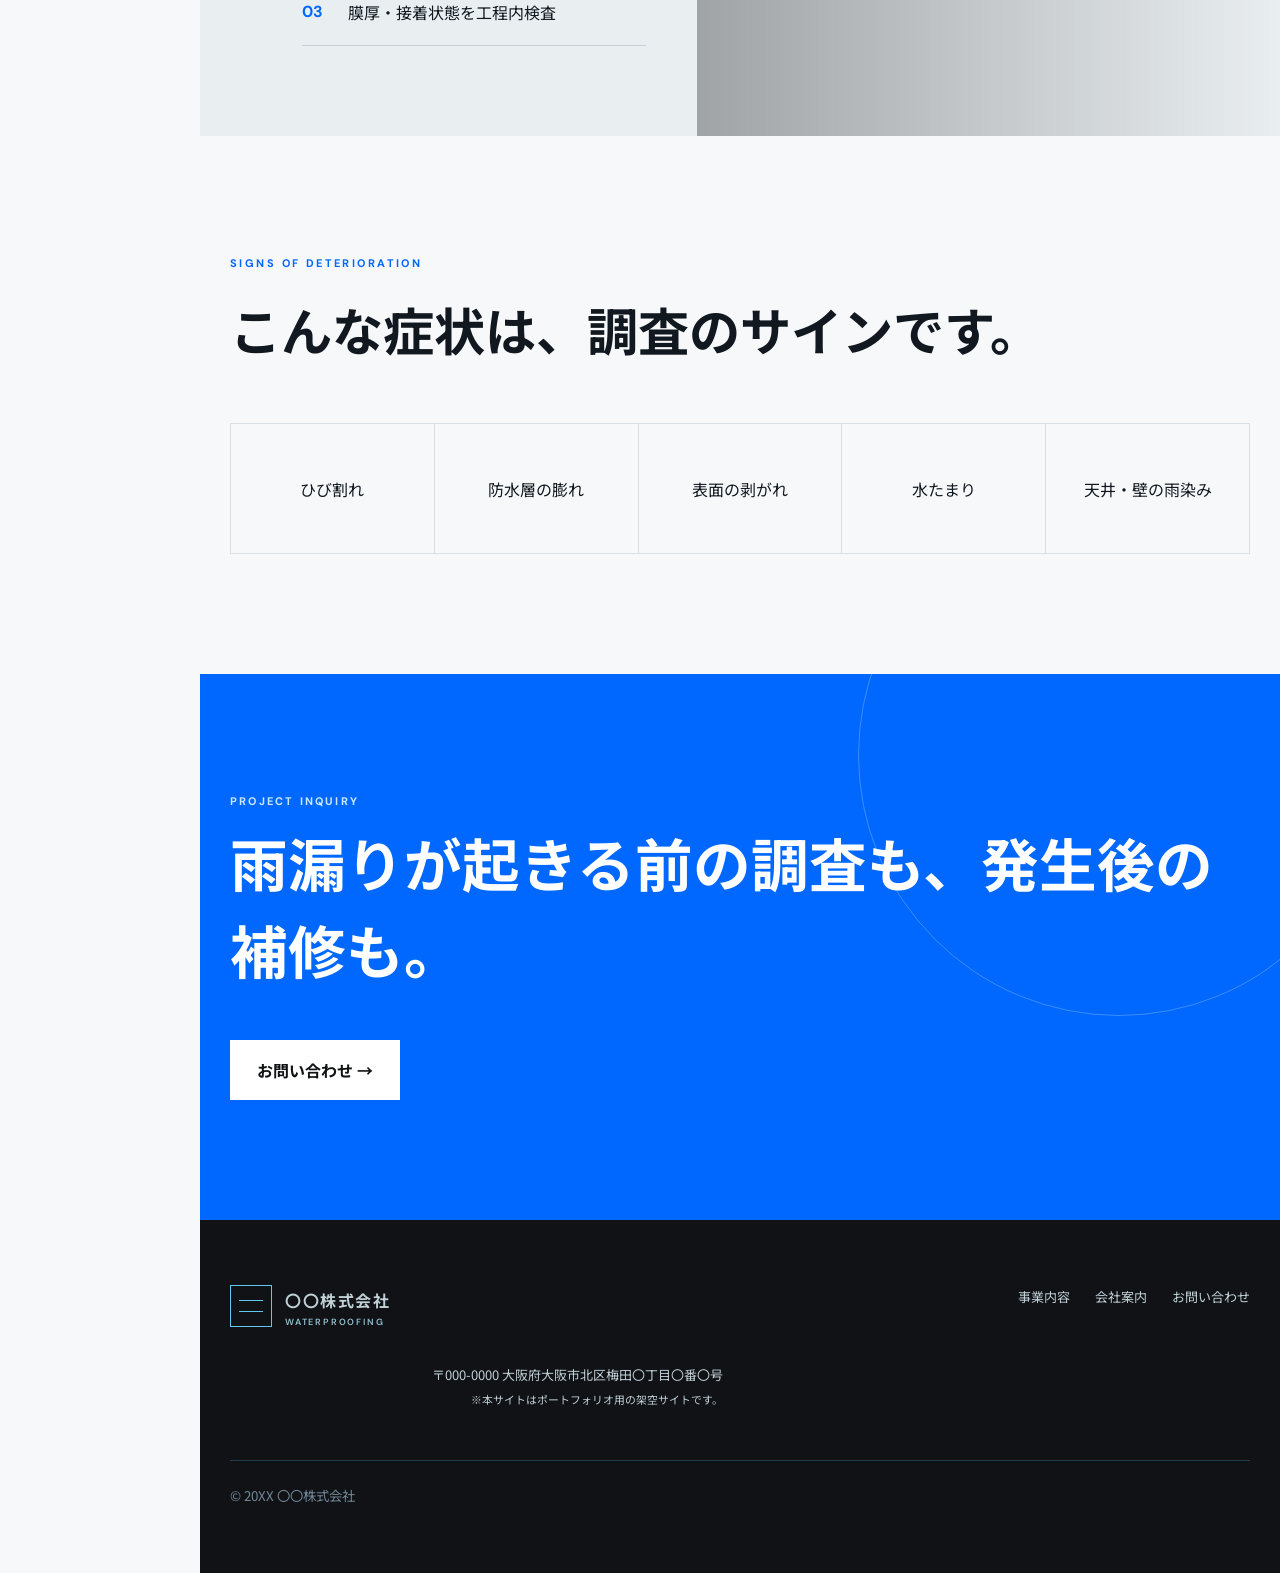
==== commit 3b8b87e0: "Apply approved phrase wrapping to waterproofing sample" ====
--- a/index.html
+++ b/index.html
@@ -8,9 +8,9 @@
 <link rel="preconnect" href="https://fonts.googleapis.com">
 <link rel="preconnect" href="https://fonts.gstatic.com" crossorigin>
 <link href="https://fonts.googleapis.com/css2?family=DM+Sans:wght@400;500;600;700&family=Noto+Sans+JP:wght@400;500;600;700;800&display=swap" rel="stylesheet">
-<link rel="stylesheet" href="editorial-modern.css?v=precision-pc1">
+<link rel="stylesheet" href="editorial-modern.css?v=phrase-wrap1">
 <link rel="icon" href="favicon.svg" type="image/svg+xml">
-<script src="script.js" defer>
+<script src="script.js?v=phrase-wrap1" defer>
 </script>
 </head>
 <body>
@@ -43,8 +43,7 @@
 </div>
 <div class="hero-panel">
 <p class="en">WATER STOPS HERE.</p>
-<h1><span>雨を止める。</span><span>建物を、</span><em>守り続ける。</em>
-</h1>
+<h1 class="phrase-heading"><i class="phrase-unit">雨を</i><wbr><i class="phrase-unit">止める。</i><wbr><i class="phrase-unit">建物を、</i><wbr><i class="phrase-unit"><em>守り</em></i><wbr><i class="phrase-unit"><em>続ける。</em></i></h1>
 <p class="lead">屋上・ベランダ・外壁の防水工事。<br>劣化状況を見極め、建物に適した工法を選びます。</p>
 <div>
 <a class="button" href="contact.html">現地調査を相談する</a>
@@ -55,7 +54,7 @@
 <section class="diagnosis">
 <div>
 <p class="label">FIRST, INSPECT.</p>
-<h2>防水工事は、<br>原因を見極めることから。</h2>
+<h2 class="phrase-heading"><i class="phrase-unit">防水工事は、</i><wbr><i class="phrase-unit">原因を</i><wbr><i class="phrase-unit">見極める</i><wbr><i class="phrase-unit">ことから。</i></h2>
 </div>
 <div>
 <p>ひび割れ、膨れ、剥がれ、排水不良。同じ雨漏りでも、原因と下地の状態によって必要な工事は変わります。私たちは現地調査をもとに、過不足のない施工計画をご提案します。</p>
@@ -65,7 +64,7 @@
 <section class="systems">
 <div class="section-title">
 <p class="label">WATERPROOFING SYSTEMS</p>
-<h2>防水工法</h2>
+<h2 class="phrase-heading"><i class="phrase-unit">防水工法</i></h2>
 <span>建物と用途に合わせた、5つの施工領域。</span>
 </div>
 <div class="system-list">
@@ -73,7 +72,7 @@
 <b>01</b>
 <div>
 <small>URETHANE</small>
-<h3>ウレタン塗膜防水</h3>
+<h3 class="phrase-heading"><i class="phrase-unit">ウレタン</i><wbr><i class="phrase-unit">塗膜防水</i></h3>
 </div>
 <span>→</span>
 </a>
@@ -81,7 +80,7 @@
 <b>02</b>
 <div>
 <small>SHEET</small>
-<h3>シート防水</h3>
+<h3 class="phrase-heading"><i class="phrase-unit">シート</i><wbr><i class="phrase-unit">防水</i></h3>
 </div>
 <span>→</span>
 </a>
@@ -89,7 +88,7 @@
 <b>03</b>
 <div>
 <small>ASPHALT</small>
-<h3>アスファルト防水</h3>
+<h3 class="phrase-heading"><i class="phrase-unit">アスファルト</i><wbr><i class="phrase-unit">防水</i></h3>
 </div>
 <span>→</span>
 </a>
@@ -97,7 +96,7 @@
 <b>04</b>
 <div>
 <small>BALCONY</small>
-<h3>ベランダ・バルコニー</h3>
+<h3 class="phrase-heading"><i class="phrase-unit">ベランダ・</i><wbr><i class="phrase-unit">バルコニー</i></h3>
 </div>
 <span>→</span>
 </a>
@@ -105,7 +104,7 @@
 <b>05</b>
 <div>
 <small>REPAIR</small>
-<h3>漏水調査・部分補修</h3>
+<h3 class="phrase-heading"><i class="phrase-unit">漏水調査・</i><wbr><i class="phrase-unit">部分補修</i></h3>
 </div>
 <span>→</span>
 </a>
@@ -114,7 +113,7 @@
 <section class="precision">
 <div class="precision-copy">
 <p class="label">BUILT IN LAYERS.</p>
-<h2 class="precision-title"><span>見えなくなる層に、</span><span>確かな仕事を重ねる。</span></h2>
+<h2 class="phrase-heading precision-title"><i class="phrase-unit">見えなく</i><wbr><i class="phrase-unit">なる層に、</i><wbr><i class="phrase-unit">確かな</i><wbr><i class="phrase-unit">仕事を</i><wbr><i class="phrase-unit">重ねる。</i></h2>
 <p>下地処理、プライマー、防水材、保護層。完成後には見えなくなる一工程ずつが、防水性能と耐久性を決めます。</p>
 <ul>
 <li>
@@ -136,18 +135,18 @@
 </section>
 <section class="symptoms">
 <p class="label">SIGNS OF DETERIORATION</p>
-<h2>こんな症状は、調査のサインです。</h2>
+<h2 class="phrase-heading"><i class="phrase-unit">こんな</i><wbr><i class="phrase-unit">症状は、</i><wbr><i class="phrase-unit">調査の</i><wbr><i class="phrase-unit">サインです。</i></h2>
 <div>
-<span>ひび割れ</span>
-<span class="symptom-keep">防&#8288;水&#8288;層&#8288;の&#8288;膨&#8288;れ</span>
-<span>表面の剥がれ</span>
-<span>水たまり</span>
-<span>天井・壁の雨染み</span>
+<span><span class="phrase-heading"><i class="phrase-unit">ひび割れ</i></span></span>
+<span><span class="phrase-heading"><i class="phrase-unit">防水層の</i><wbr><i class="phrase-unit">膨れ</i></span></span>
+<span><span class="phrase-heading"><i class="phrase-unit">表面の</i><wbr><i class="phrase-unit">剥がれ</i></span></span>
+<span><span class="phrase-heading"><i class="phrase-unit">水たまり</i></span></span>
+<span><span class="phrase-heading"><i class="phrase-unit">天井・</i><wbr><i class="phrase-unit">壁の</i><wbr><i class="phrase-unit">雨染み</i></span></span>
 </div>
 </section>
 <section class="cta">
 <p>PROJECT INQUIRY</p>
-<h2 class="semantic-cta"><span>雨漏りが起きる前の</span><span>調査も、</span><span>発生後の補修も。</span></h2>
+<h2 class="phrase-heading semantic-cta"><i class="phrase-unit">雨漏りが</i><wbr><i class="phrase-unit">起きる</i><wbr><i class="phrase-unit">前の</i><wbr><i class="phrase-unit">調査も、</i><wbr><i class="phrase-unit">発生後の</i><wbr><i class="phrase-unit">補修も。</i></h2>
 <a class="button white" href="contact.html">お問い合わせ →</a>
 </section>
 </main>
--- a/editorial-modern.css
+++ b/editorial-modern.css
@@ -310,3 +310,9 @@
     text-wrap:nowrap;
   }
 }
+
+/* Approved phrase boundaries, preserving existing heading and card styles. */
+.phrase-heading{white-space:normal!important;text-wrap:wrap!important;word-break:normal;overflow-wrap:normal;min-width:0}
+.phrase-heading>.phrase-unit{display:inline-block!important;width:auto!important;max-width:none!important;white-space:nowrap!important;text-wrap:nowrap!important;word-break:normal;overflow-wrap:normal;font:inherit;color:inherit;letter-spacing:inherit}
+.phrase-heading>wbr{display:inline}
+.hero h1 .phrase-unit em{display:inline;width:auto;white-space:inherit!important}
